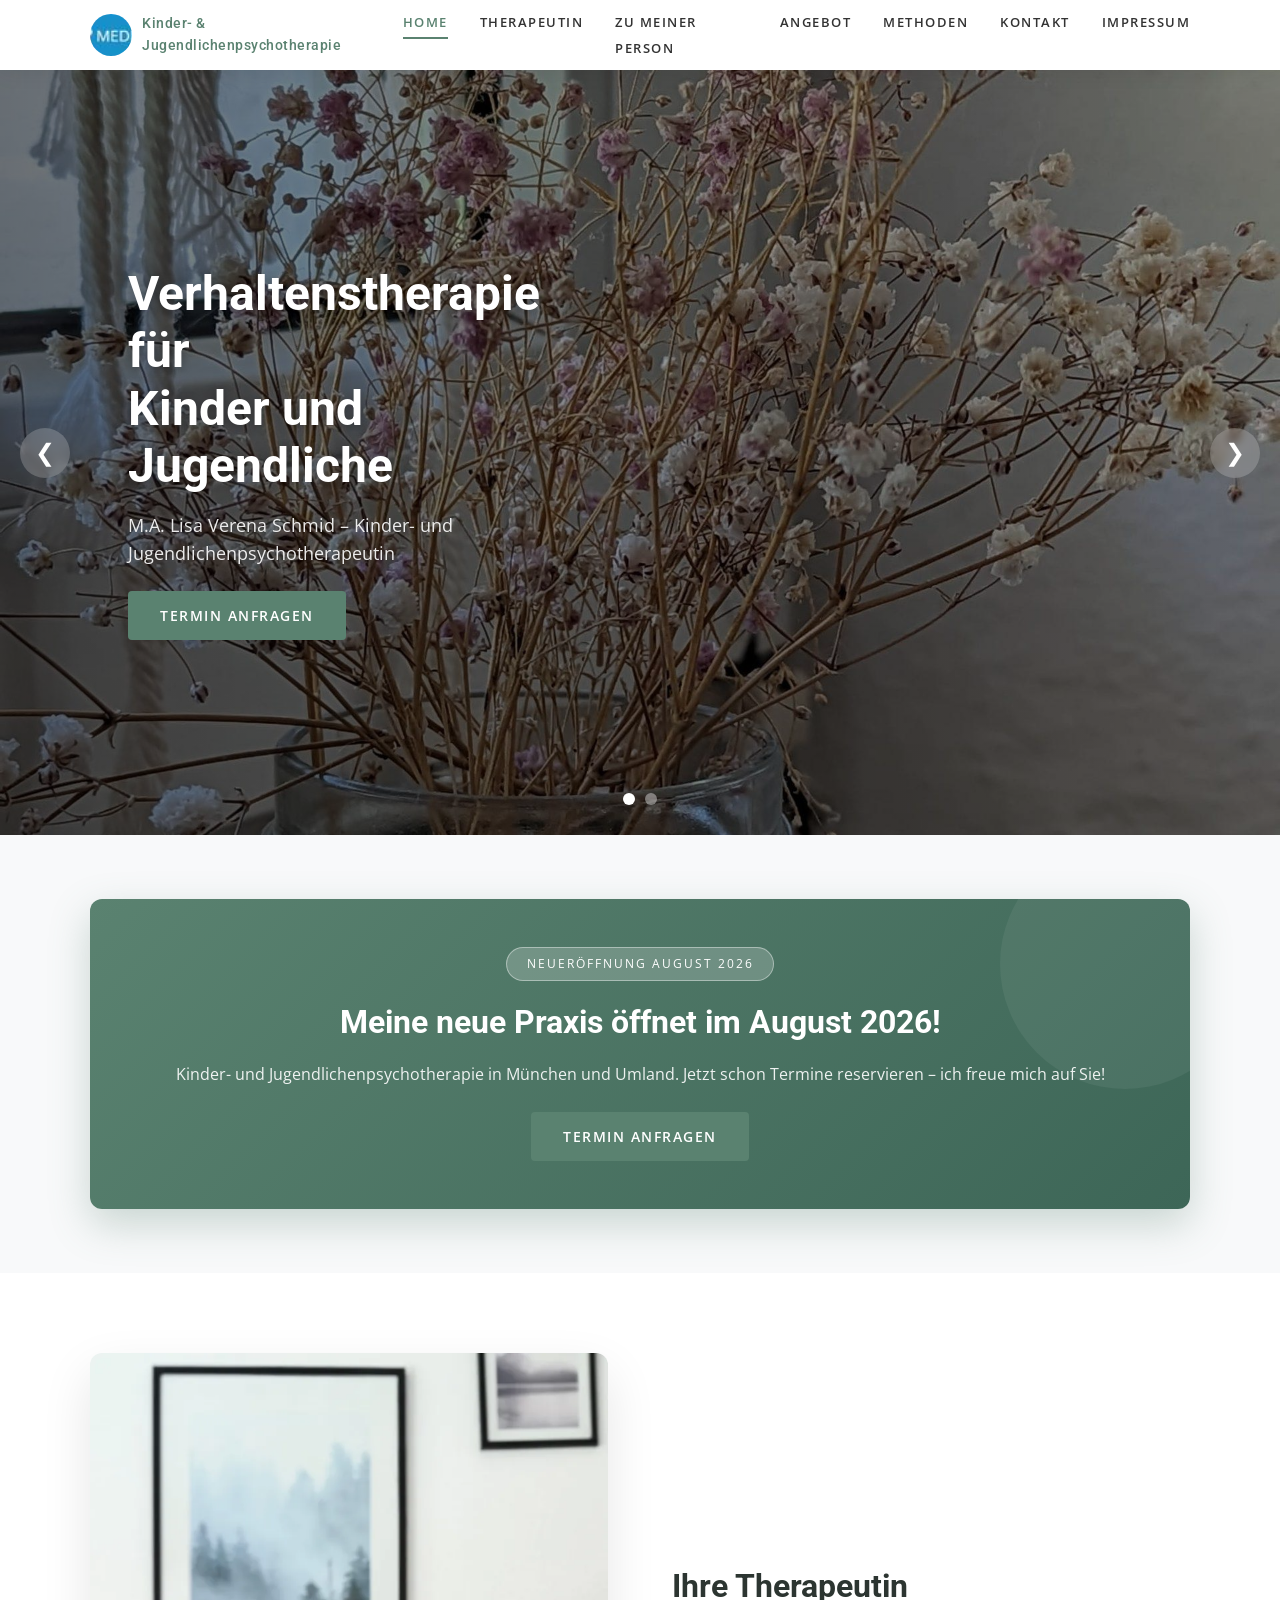
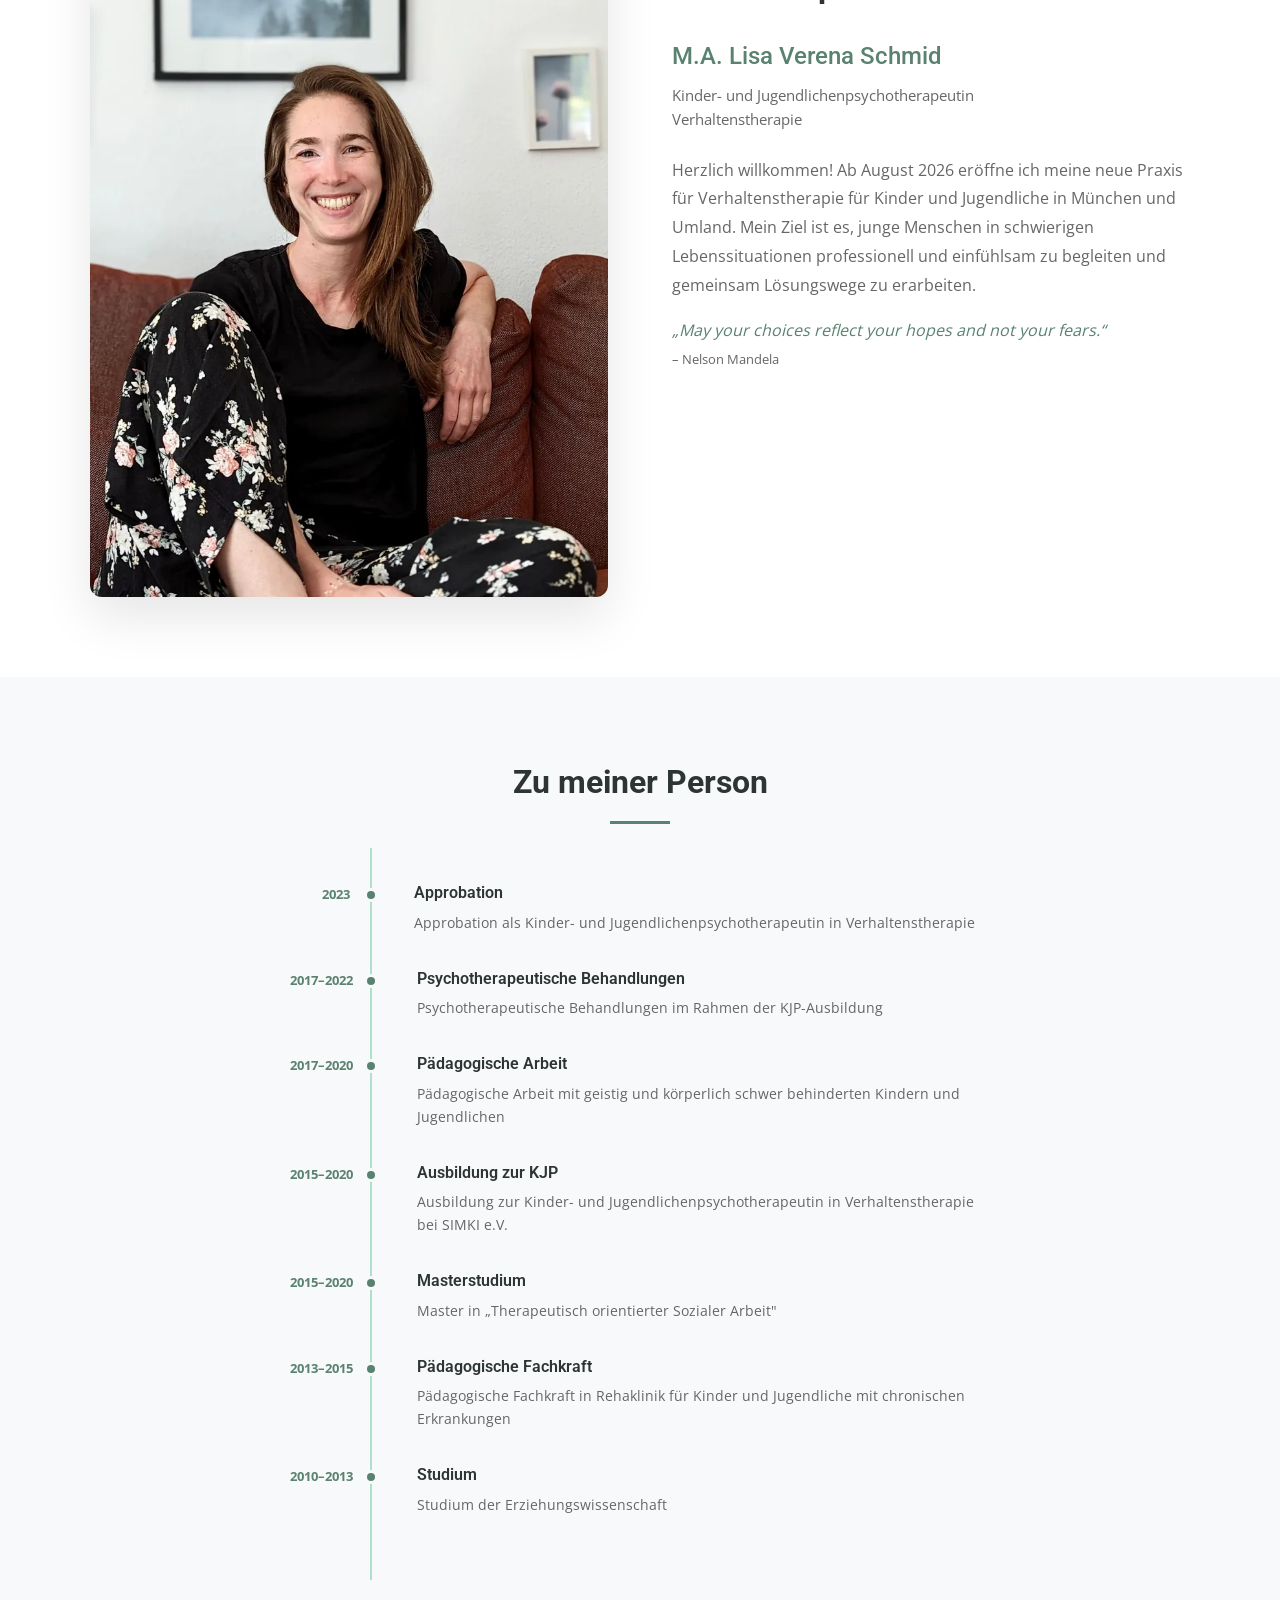
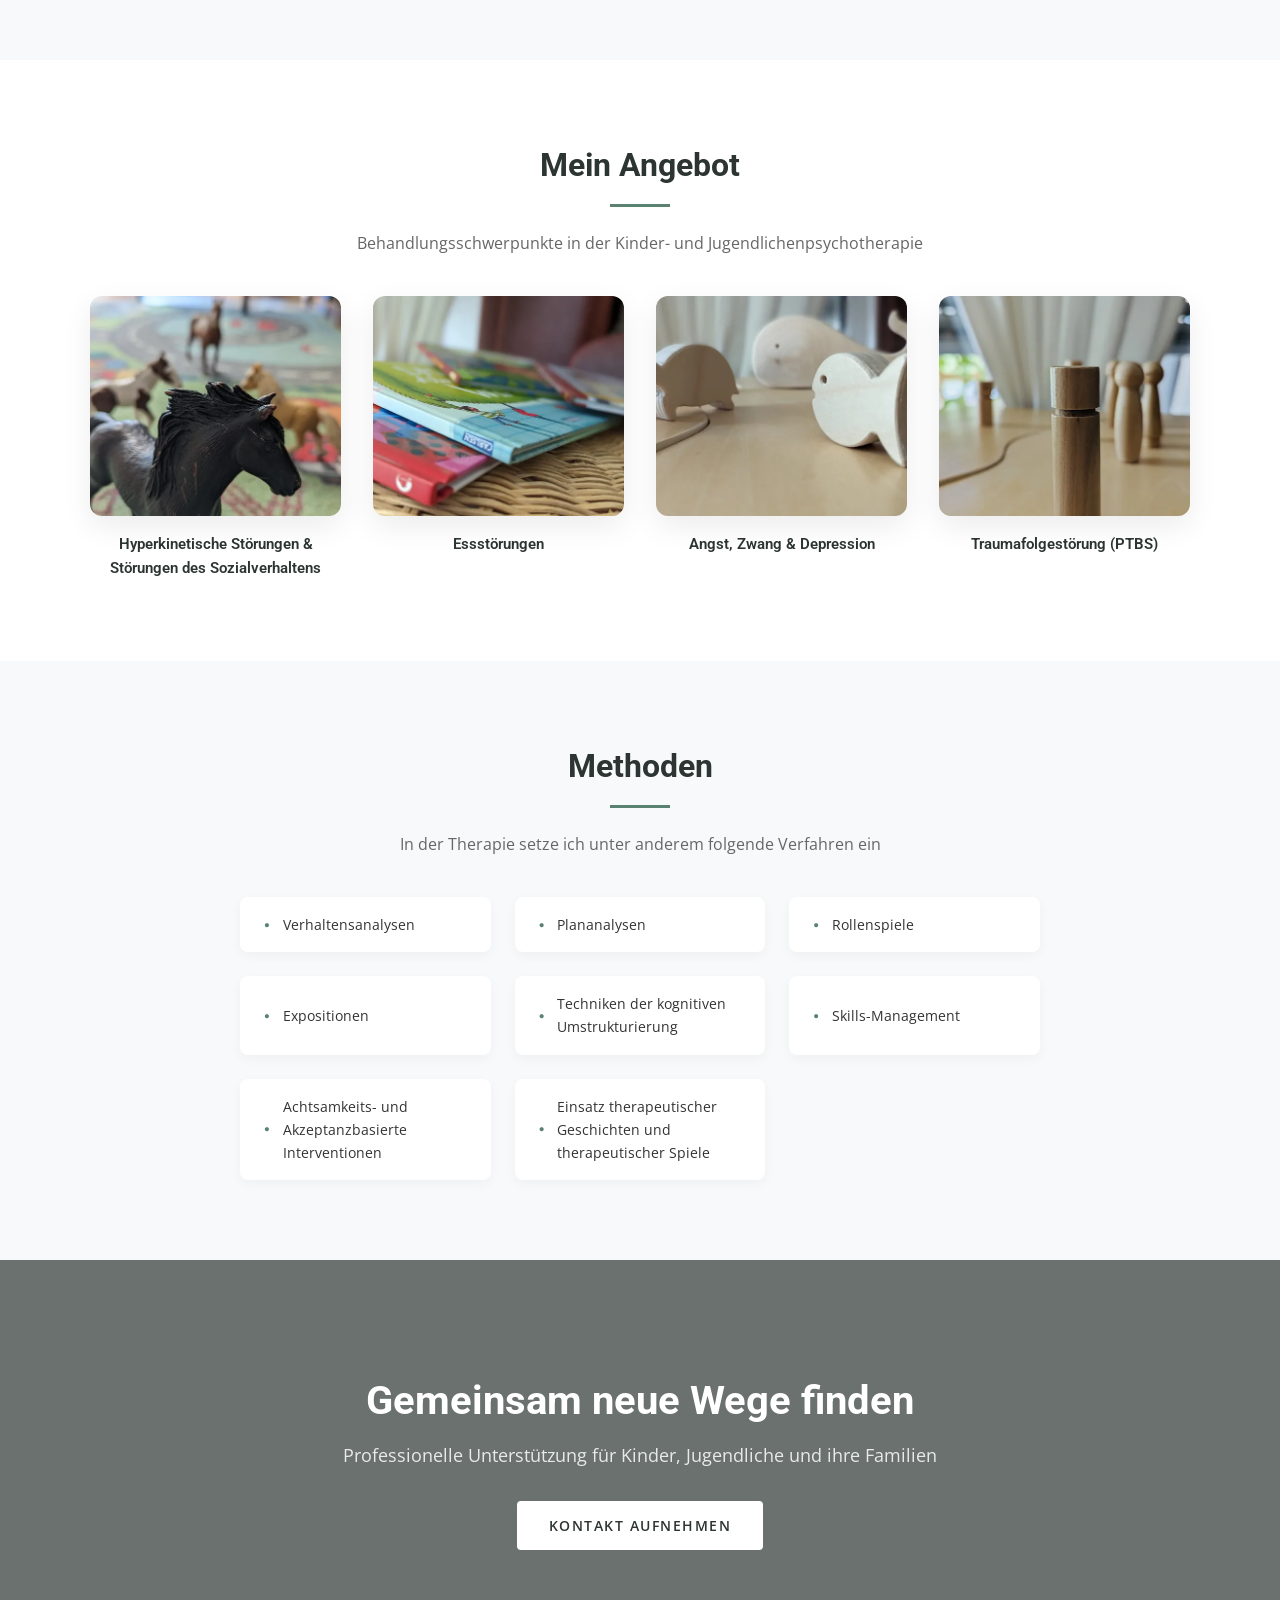
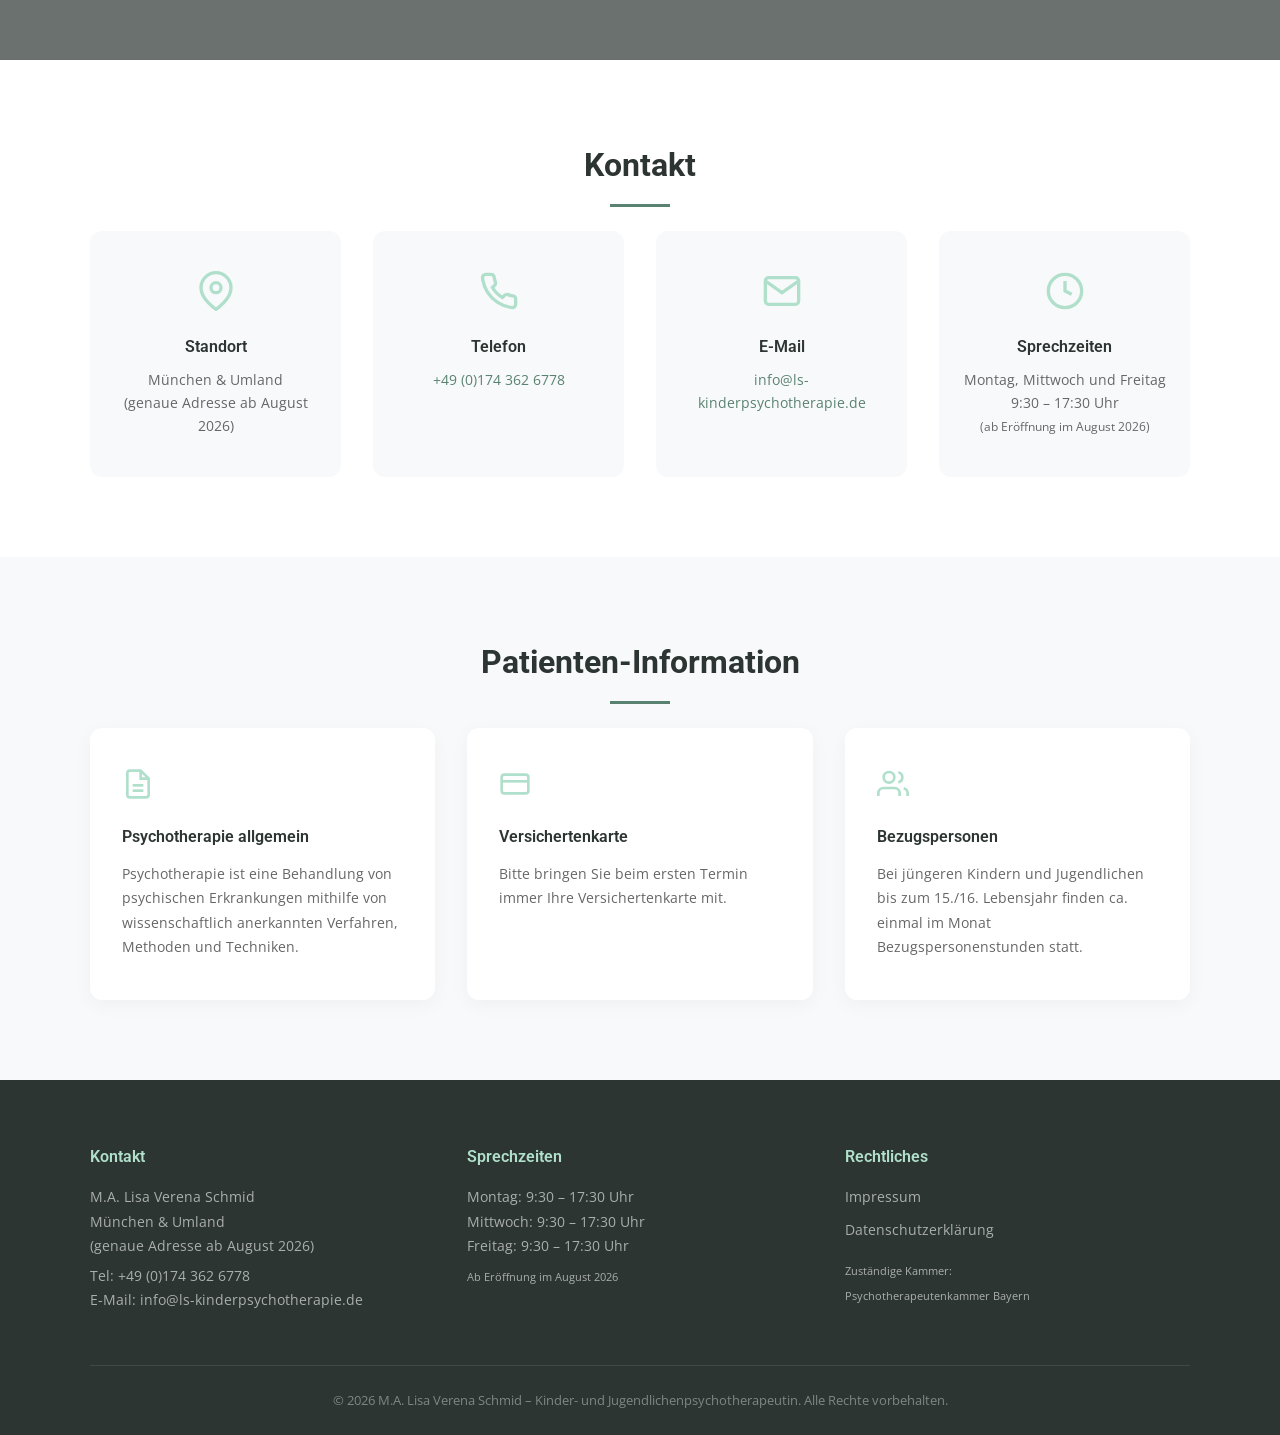
==== index.html @ 11005fbe "Initial commit: Lisa Verena Schmid - Kinder- und Jugendlichenpsychotherapie Website TP Medical Templ" ====
<!DOCTYPE html>
<html lang="de">

<head>
    <meta charset="UTF-8">
    <meta name="viewport" content="width=device-width, initial-scale=1.0">
    <title>Kinder- und Jugendlichenpsychotherapie | M.A. Lisa Verena Schmid | München & Umland</title>
    <meta name="description"
        content="M.A. Lisa Verena Schmid – Kinder- und Jugendlichenpsychotherapie in München und Umland. Verhaltenstherapie für Kinder und Jugendliche. Neueröffnung August 2026 – jetzt Termin vereinbaren!">
    <meta name="theme-color" content="#5A8270">
    <link rel="canonical" href="https://www.ls-kinderpsychotherapie.de/">

    <!-- Font Preloads -->
    <link rel="preload" href="fonts/open-sans-latin.woff2" as="font" type="font/woff2" crossorigin>
    <link rel="preload" href="fonts/roboto-latin.woff2" as="font" type="font/woff2" crossorigin>

    <!-- Open Graph -->
    <meta property="og:title" content="Kinder- und Jugendlichenpsychotherapie | Lisa Verena Schmid">
    <meta property="og:description" content="Verhaltenstherapie für Kinder und Jugendliche in München und Umland. Neueröffnung August 2026.">
    <meta property="og:type" content="website">
    <meta property="og:url" content="https://www.ls-kinderpsychotherapie.de/">
    <meta property="og:image" content="https://www.ls-kinderpsychotherapie.de/images/lisa-portrait-neu.jpg">
    <meta property="og:locale" content="de_DE">

    <!-- Favicon -->
    <link rel="icon" href="data:image/svg+xml,<svg xmlns='http://www.w3.org/2000/svg' viewBox='0 0 100 100'><rect rx='20' width='100' height='100' fill='%235A8270'/><text x='50' y='72' font-size='60' font-family='serif' text-anchor='middle' fill='white'>L</text></svg>">

    <link rel="stylesheet" href="styles.css">

    <!-- Schema.org Structured Data -->
    <script type="application/ld+json">
    {
        "@context": "https://schema.org",
        "@type": "MedicalBusiness",
        "name": "Lisa Verena Schmid – Kinder- und Jugendlichenpsychotherapie",
        "description": "Praxis für Verhaltenstherapie für Kinder und Jugendliche in München und Umland.",
        "url": "https://www.ls-kinderpsychotherapie.de",
        "telephone": "+491743626778",
        "email": "info@ls-kinderpsychotherapie.de",
        "address": {
            "@type": "PostalAddress",
            "addressLocality": "München",
            "addressRegion": "Bayern",
            "addressCountry": "DE"
        },
        "openingHoursSpecification": [
            {
                "@type": "OpeningHoursSpecification",
                "dayOfWeek": ["Monday", "Wednesday", "Friday"],
                "opens": "09:30",
                "closes": "17:30"
            }
        ],
        "medicalSpecialty": "Psychiatric",
        "priceRange": "Kassenleistung"
    }
    </script>
</head>

<body>
    <a href="#therapeutin" class="skip-link">Zum Inhalt springen</a>

    <!-- ========== HEADER / NAVIGATION ========== -->
    <header class="site-header">
        <div class="header-inner">
            <a href="index.html" class="logo">
                <img src="images/medical-logo.jpg" alt="Praxis Logo" width="42" height="42">
                <span class="logo-text">Kinder- &amp; Jugendlichenpsychotherapie</span>
            </a>
            <button class="mobile-toggle" aria-label="Menü öffnen" aria-expanded="false" aria-controls="main-nav">
                <span></span><span></span><span></span>
            </button>
            <nav class="main-nav" id="main-nav" aria-label="Hauptnavigation">
                <ul>
                    <li><a href="#home" class="active">Home</a></li>
                    <li><a href="#therapeutin">Therapeutin</a></li>
                    <li><a href="#person">Zu meiner Person</a></li>
                    <li><a href="#angebot">Angebot</a></li>
                    <li><a href="#methoden">Methoden</a></li>
                    <li><a href="#kontakt">Kontakt</a></li>
                    <li><a href="impressum.html">Impressum</a></li>
                </ul>
            </nav>
        </div>
    </header>

    <!-- ========== HERO SLIDESHOW ========== -->
    <section class="hero-slideshow" id="home">
        <div class="slideshow">
            <div class="slide active" style="background-image: url('images/praxis-blumen.jpg')">
                <div class="slide-overlay">
                    <div class="slide-content">
                        <h1>Verhaltenstherapie für<br>Kinder und Jugendliche</h1>
                        <p>M.A. Lisa Verena Schmid – Kinder- und Jugendlichenpsychotherapeutin</p>
                        <a href="mailto:info@ls-kinderpsychotherapie.de?subject=Terminanfrage%20ab%20August%202026" class="btn btn-primary">Termin anfragen</a>
                    </div>
                </div>
            </div>
            <div class="slide" style="background-image: url('images/natur-aehren.jpg')">
                <div class="slide-overlay">
                    <div class="slide-content">
                        <h1>Neueröffnung<br>August 2026</h1>
                        <p>Einfühlsame Therapie in vertrauensvoller Atmosphäre – München und Umland</p>
                        <a href="#angebot" class="btn btn-primary">Mehr erfahren</a>
                    </div>
                </div>
            </div>
        </div>
        <button class="slide-prev" aria-label="Vorheriges Bild">&#10094;</button>
        <button class="slide-next" aria-label="Nächstes Bild">&#10095;</button>
        <div class="slide-dots">
            <span class="dot active" data-slide="0"></span>
            <span class="dot" data-slide="1"></span>
        </div>
    </section>

    <!-- ========== NEUERÖFFNUNGS-BANNER ========== -->
    <section class="opening-banner-section">
        <div class="container">
            <div class="opening-banner">
                <span class="opening-badge">Neueröffnung August 2026</span>
                <h2>Meine neue Praxis öffnet im August 2026!</h2>
                <p>Kinder- und Jugendlichenpsychotherapie in München und Umland. Jetzt schon Termine reservieren – ich freue mich auf Sie!</p>
                <a href="mailto:info@ls-kinderpsychotherapie.de?subject=Terminanfrage%20ab%20August%202026" class="btn btn-primary">Termin anfragen</a>
            </div>
        </div>
    </section>

    <!-- ========== THERAPEUTIN VORSTELLUNG ========== -->
    <section class="section-therapeutin" id="therapeutin">
        <div class="container">
            <div class="therapeutin-grid">
                <div class="therapeutin-image">
                    <picture>
                        <source srcset="images/lisa-portrait-neu.webp" type="image/webp">
                        <img src="images/lisa-portrait-neu.jpg" alt="Lisa Verena Schmid – Kinder- und Jugendlichenpsychotherapeutin" width="800" height="1304" loading="lazy">
                    </picture>
                </div>
                <div class="therapeutin-text">
                    <h2 class="section-heading">Ihre Therapeutin</h2>
                    <h3>M.A. Lisa Verena Schmid</h3>
                    <p class="subtitle">Kinder- und Jugendlichenpsychotherapeutin<br>Verhaltenstherapie</p>
                    <p>Herzlich willkommen! Ab August 2026 eröffne ich meine neue Praxis für Verhaltenstherapie für Kinder und Jugendliche in München und Umland. Mein Ziel ist es, junge Menschen in schwierigen Lebenssituationen professionell und einfühlsam zu begleiten und gemeinsam Lösungswege zu erarbeiten.</p>
                    <p><em>&bdquo;May your choices reflect your hopes and not your fears.&ldquo;</em><br><small>– Nelson Mandela</small></p>
                </div>
            </div>
        </div>
    </section>

    <!-- ========== ZU MEINER PERSON ========== -->
    <section class="section-person" id="person">
        <div class="container">
            <h2 class="section-heading centered">Zu meiner Person</h2>
            <div class="timeline">
                <div class="timeline-item">
                    <div class="timeline-year">2023</div>
                    <div class="timeline-content">
                        <h4>Approbation</h4>
                        <p>Approbation als Kinder- und Jugendlichenpsychotherapeutin in Verhaltenstherapie</p>
                    </div>
                </div>
                <div class="timeline-item">
                    <div class="timeline-year">2017–2022</div>
                    <div class="timeline-content">
                        <h4>Psychotherapeutische Behandlungen</h4>
                        <p>Psychotherapeutische Behandlungen im Rahmen der KJP-Ausbildung</p>
                    </div>
                </div>
                <div class="timeline-item">
                    <div class="timeline-year">2017–2020</div>
                    <div class="timeline-content">
                        <h4>Pädagogische Arbeit</h4>
                        <p>Pädagogische Arbeit mit geistig und körperlich schwer behinderten Kindern und Jugendlichen</p>
                    </div>
                </div>
                <div class="timeline-item">
                    <div class="timeline-year">2015–2020</div>
                    <div class="timeline-content">
                        <h4>Ausbildung zur KJP</h4>
                        <p>Ausbildung zur Kinder- und Jugendlichenpsychotherapeutin in Verhaltenstherapie bei SIMKI e.V.</p>
                    </div>
                </div>
                <div class="timeline-item">
                    <div class="timeline-year">2015–2020</div>
                    <div class="timeline-content">
                        <h4>Masterstudium</h4>
                        <p>Master in „Therapeutisch orientierter Sozialer Arbeit"</p>
                    </div>
                </div>
                <div class="timeline-item">
                    <div class="timeline-year">2013–2015</div>
                    <div class="timeline-content">
                        <h4>Pädagogische Fachkraft</h4>
                        <p>Pädagogische Fachkraft in Rehaklinik für Kinder und Jugendliche mit chronischen Erkrankungen</p>
                    </div>
                </div>
                <div class="timeline-item">
                    <div class="timeline-year">2010–2013</div>
                    <div class="timeline-content">
                        <h4>Studium</h4>
                        <p>Studium der Erziehungswissenschaft</p>
                    </div>
                </div>
            </div>
        </div>
    </section>

    <!-- ========== ANGEBOT / PORTFOLIO ========== -->
    <section class="section-angebot" id="angebot">
        <div class="container">
            <h2 class="section-heading centered">Mein Angebot</h2>
            <p class="section-subheading centered">Behandlungsschwerpunkte in der Kinder- und Jugendlichenpsychotherapie</p>

            <div class="portfolio-grid">
                <div class="portfolio-card" data-modal="modal-sozial">
                    <div class="portfolio-img">
                        <picture>
                            <source srcset="images/therapie-pferde.webp" type="image/webp">
                            <img src="images/therapie-pferde.jpg" alt="Therapeutische Spielfiguren – Störungen des Sozialverhaltens" width="600" height="451" loading="lazy">
                        </picture>
                        <div class="portfolio-overlay">
                            <span class="portfolio-plus">+</span>
                        </div>
                    </div>
                    <h4>Hyperkinetische Störungen &amp; Störungen des Sozialverhaltens</h4>
                </div>

                <div class="portfolio-card" data-modal="modal-ess">
                    <div class="portfolio-img">
                        <picture>
                            <source srcset="images/kinderbuecher.webp" type="image/webp">
                            <img src="images/kinderbuecher.jpg" alt="Therapeutische Kinderbücher – Essstörungen" width="600" height="451" loading="lazy">
                        </picture>
                        <div class="portfolio-overlay">
                            <span class="portfolio-plus">+</span>
                        </div>
                    </div>
                    <h4>Essstörungen</h4>
                </div>

                <div class="portfolio-card" data-modal="modal-depression">
                    <div class="portfolio-img">
                        <picture>
                            <source srcset="images/holztiere.webp" type="image/webp">
                            <img src="images/holztiere.jpg" alt="Holzspielzeug – Angst und Depression" width="600" height="451" loading="lazy">
                        </picture>
                        <div class="portfolio-overlay">
                            <span class="portfolio-plus">+</span>
                        </div>
                    </div>
                    <h4>Angst, Zwang &amp; Depression</h4>
                </div>

                <div class="portfolio-card" data-modal="modal-trauma">
                    <div class="portfolio-img">
                        <picture>
                            <source srcset="images/holzfiguren.webp" type="image/webp">
                            <img src="images/holzfiguren.jpg" alt="Therapeutische Holzfiguren – Traumafolgestörung" width="600" height="451" loading="lazy">
                        </picture>
                        <div class="portfolio-overlay">
                            <span class="portfolio-plus">+</span>
                        </div>
                    </div>
                    <h4>Traumafolgestörung (PTBS)</h4>
                </div>
            </div>
        </div>
    </section>

    <!-- ========== MODALS ========== -->
    <div class="modal" id="modal-sozial" role="dialog" aria-labelledby="modal-sozial-title">
        <div class="modal-content">
            <button class="modal-close" aria-label="Schließen">&times;</button>
            <h3 id="modal-sozial-title">Hyperkinetische Störungen &amp; Störungen des Sozialverhaltens</h3>
            <p>Beiden Erkrankungen ist gemein, dass sie sich vor allem im „Außen" abspielen und daher mit sozialen Konflikten, Vorwürfen und teilweise mit Ausgrenzung einhergehen. Dies wiederum führt zu einem negativen Selbstbild und negativen Erwartungen, welche erneut zu dysfunktionalen emotionalen Zuständen und Verhaltensweisen führen.</p>
            <p>Bei der Behandlung dieser Erkrankungen lege ich viel Wert auf den Einbezug der Bezugspersonen (Eltern, Lehrer, Erzieher) und möchte auch den Blick nicht für andere Systemmitglieder wie Geschwister und Freunde verlieren.</p>
            <p>Die Kinder werden zu Perspektivwechseln, der Erarbeitung und des Übens neuer sozialverträglicher Verhaltensweisen eingeladen. Auch bezüglich notwendiger Verhaltensweisen im schulischen Kontext werden mit dem Kind passende Strategien entwickelt.</p>
        </div>
    </div>

    <div class="modal" id="modal-ess" role="dialog" aria-labelledby="modal-ess-title">
        <div class="modal-content">
            <button class="modal-close" aria-label="Schließen">&times;</button>
            <h3 id="modal-ess-title">Essstörungen</h3>
            <p>Störungen im Essverhalten können sich durch Verzicht, Essanfälle oder selbstherbeigeführtes Erbrechen zeigen. Allen Formen gemein ist eine verzerrte Körperwahrnehmung als zu dick oder eine große Angst davor zu dick zu werden. Und damit einhergehend eine starke Abhängigkeit der Stimmung von der aktuellen körperlichen Konstitution.</p>
            <p>Ziel der therapeutischen Behandlung ist der Aufbau von Selbstakzeptanz und der Abbau essensbedingter Ängste.</p>
        </div>
    </div>

    <div class="modal" id="modal-depression" role="dialog" aria-labelledby="modal-depression-title">
        <div class="modal-content">
            <button class="modal-close" aria-label="Schließen">&times;</button>
            <h3 id="modal-depression-title">Angst, Zwang, Depression</h3>
            <p>Allen drei Erkrankungen ist gemein, dass sie sich vor allem im Inneren des Betroffenen abspielen und dort großes Leid verursachen.</p>
            <p>Folgen sind häufig große Selbstzweifel, Selbstvorwürfe, Schuldgefühle, Spannungszustände und sozialer Rückzug.</p>
            <p>Im Gespräch gehen wir den Ursachen auf den Grund und erarbeiten neue Perspektiven und Lösungswege, um dem individuellen Problem zu begegnen und wieder mehr Lebensqualität zu ermöglichen.</p>
        </div>
    </div>

    <div class="modal" id="modal-trauma" role="dialog" aria-labelledby="modal-trauma-title">
        <div class="modal-content">
            <button class="modal-close" aria-label="Schließen">&times;</button>
            <h3 id="modal-trauma-title">Traumafolgestörung – PTBS</h3>
            <p>Ein Trauma kann entstehen, wenn Menschen selbst (oder sie dabei zusehen wie andere) einer lebensbedrohlichen Situation ausgesetzt sind, die bei fast jedem ein tiefes Gefühl der Hilflosigkeit/Verzweiflung auslösen würde. In solch einer Situation funktioniert die Reizverarbeitung unseres Gehirns nicht mehr wie gewöhnlich und die einzelnen gedanklichen, emotionalen und körperlichen Erfahrungen werden fragmentiert abgespeichert. Die Folge ist ein Wiedererleben der Wahrnehmungen in Hier-und-Jetzt-Qualität ausgelöst durch sog. Trigger (der Ursprungssituation ähnliche Reize).</p>
            <p>Dies führt zu einer erhöhten Grundanspannung (Alarmbereitschaft), Reizbarkeit und der Vermeidung von Situationen, die die Person an das traumatische Erlebnis erinnern könnten.</p>
            <p>Therapeutisch gibt es zwei Möglichkeiten: Zum einen eine traumafokussierte Therapie, in der sich die Person auf allen Ebenen unter therapeutischer Begleitung mit den Aspekten des Traumas auseinandersetzt. So kann eine Einordnung der Erfahrungen als „Vergangenheit" im Gehirn erreicht werden. Zum anderen kann jedoch auch nur an den Symptomen, v.a. an einem funktionaleren Umgang mit Triggern, gearbeitet werden, wenn eine Traumaexposition nicht machbar ist.</p>
        </div>
    </div>

    <!-- ========== METHODEN ========== -->
    <section class="section-methoden" id="methoden">
        <div class="container">
            <h2 class="section-heading centered">Methoden</h2>
            <p class="section-subheading centered">In der Therapie setze ich unter anderem folgende Verfahren ein</p>
            <div class="methoden-grid">
                <div class="methoden-item"><div class="methoden-icon">&#9679;</div><span>Verhaltensanalysen</span></div>
                <div class="methoden-item"><div class="methoden-icon">&#9679;</div><span>Plananalysen</span></div>
                <div class="methoden-item"><div class="methoden-icon">&#9679;</div><span>Rollenspiele</span></div>
                <div class="methoden-item"><div class="methoden-icon">&#9679;</div><span>Expositionen</span></div>
                <div class="methoden-item"><div class="methoden-icon">&#9679;</div><span>Techniken der kognitiven Umstrukturierung</span></div>
                <div class="methoden-item"><div class="methoden-icon">&#9679;</div><span>Skills-Management</span></div>
                <div class="methoden-item"><div class="methoden-icon">&#9679;</div><span>Achtsamkeits- und Akzeptanzbasierte Interventionen</span></div>
                <div class="methoden-item"><div class="methoden-icon">&#9679;</div><span>Einsatz therapeutischer Geschichten und therapeutischer Spiele</span></div>
            </div>
        </div>
    </section>

    <!-- ========== BANNER / PARALLAX ========== -->
    <section class="parallax-banner" style="background-image: url('images/therapie-loewen.jpg')">
        <div class="parallax-overlay">
            <div class="container">
                <h2>Gemeinsam neue Wege finden</h2>
                <p>Professionelle Unterstützung für Kinder, Jugendliche und ihre Familien</p>
                <a href="#kontakt" class="btn btn-white">Kontakt aufnehmen</a>
            </div>
        </div>
    </section>

    <!-- ========== KONTAKT ========== -->
    <section class="section-kontakt" id="kontakt">
        <div class="container">
            <h2 class="section-heading centered">Kontakt</h2>
            <div class="kontakt-grid">
                <div class="kontakt-card">
                    <div class="kontakt-icon">
                        <svg width="40" height="40" viewBox="0 0 24 24" fill="none" stroke="#b0e0cb" stroke-width="2"><path d="M21 10c0 7-9 13-9 13s-9-6-9-13a9 9 0 0 1 18 0z"></path><circle cx="12" cy="10" r="3"></circle></svg>
                    </div>
                    <h4>Standort</h4>
                    <p>München &amp; Umland<br>(genaue Adresse ab August 2026)</p>
                </div>

                <div class="kontakt-card">
                    <div class="kontakt-icon">
                        <svg width="40" height="40" viewBox="0 0 24 24" fill="none" stroke="#b0e0cb" stroke-width="2"><path d="M22 16.92v3a2 2 0 0 1-2.18 2 19.79 19.79 0 0 1-8.63-3.07 19.5 19.5 0 0 1-6-6 19.79 19.79 0 0 1-3.07-8.67A2 2 0 0 1 4.11 2h3a2 2 0 0 1 2 1.72 12.84 12.84 0 0 0 .7 2.81 2 2 0 0 1-.45 2.11L8.09 9.91a16 16 0 0 0 6 6l1.27-1.27a2 2 0 0 1 2.11-.45 12.84 12.84 0 0 0 2.81.7A2 2 0 0 1 22 16.92z"></path></svg>
                    </div>
                    <h4>Telefon</h4>
                    <p><a href="tel:+491743626778">+49 (0)174 362 6778</a></p>
                </div>

                <div class="kontakt-card">
                    <div class="kontakt-icon">
                        <svg width="40" height="40" viewBox="0 0 24 24" fill="none" stroke="#b0e0cb" stroke-width="2"><path d="M4 4h16c1.1 0 2 .9 2 2v12c0 1.1-.9 2-2 2H4c-1.1 0-2-.9-2-2V6c0-1.1.9-2 2-2z"></path><polyline points="22,6 12,13 2,6"></polyline></svg>
                    </div>
                    <h4>E-Mail</h4>
                    <p><a href="mailto:info@ls-kinderpsychotherapie.de">info@ls-kinderpsychotherapie.de</a></p>
                </div>

                <div class="kontakt-card">
                    <div class="kontakt-icon">
                        <svg width="40" height="40" viewBox="0 0 24 24" fill="none" stroke="#b0e0cb" stroke-width="2"><circle cx="12" cy="12" r="10"></circle><polyline points="12 6 12 12 16 14"></polyline></svg>
                    </div>
                    <h4>Sprechzeiten</h4>
                    <p>Montag, Mittwoch und Freitag<br>9:30 – 17:30 Uhr<br><small>(ab Eröffnung im August 2026)</small></p>
                </div>
            </div>
        </div>
    </section>

    <!-- ========== PATIENTEN-INFO ========== -->
    <section class="section-patienteninfo">
        <div class="container">
            <h2 class="section-heading centered">Patienten-Information</h2>
            <div class="info-cards">
                <div class="info-card">
                    <div class="info-icon">
                        <svg width="32" height="32" viewBox="0 0 24 24" fill="none" stroke="#b0e0cb" stroke-width="2"><path d="M14 2H6a2 2 0 0 0-2 2v16a2 2 0 0 0 2 2h12a2 2 0 0 0 2-2V8z"></path><polyline points="14 2 14 8 20 8"></polyline><line x1="16" y1="13" x2="8" y2="13"></line><line x1="16" y1="17" x2="8" y2="17"></line></svg>
                    </div>
                    <h4>Psychotherapie allgemein</h4>
                    <p>Psychotherapie ist eine Behandlung von psychischen Erkrankungen mithilfe von wissenschaftlich anerkannten Verfahren, Methoden und Techniken.</p>
                </div>
                <div class="info-card">
                    <div class="info-icon">
                        <svg width="32" height="32" viewBox="0 0 24 24" fill="none" stroke="#b0e0cb" stroke-width="2"><rect x="2" y="5" width="20" height="14" rx="2" ry="2"></rect><line x1="2" y1="10" x2="22" y2="10"></line></svg>
                    </div>
                    <h4>Versichertenkarte</h4>
                    <p>Bitte bringen Sie beim ersten Termin immer Ihre Versichertenkarte mit.</p>
                </div>
                <div class="info-card">
                    <div class="info-icon">
                        <svg width="32" height="32" viewBox="0 0 24 24" fill="none" stroke="#b0e0cb" stroke-width="2"><path d="M17 21v-2a4 4 0 0 0-4-4H5a4 4 0 0 0-4 4v2"></path><circle cx="9" cy="7" r="4"></circle><path d="M23 21v-2a4 4 0 0 0-3-3.87"></path><path d="M16 3.13a4 4 0 0 1 0 7.75"></path></svg>
                    </div>
                    <h4>Bezugspersonen</h4>
                    <p>Bei jüngeren Kindern und Jugendlichen bis zum 15./16. Lebensjahr finden ca. einmal im Monat Bezugspersonenstunden statt.</p>
                </div>
            </div>
        </div>
    </section>

    <!-- ========== FOOTER ========== -->
    <footer class="site-footer">
        <div class="container">
            <div class="footer-grid">
                <div class="footer-col">
                    <h4>Kontakt</h4>
                    <p>M.A. Lisa Verena Schmid<br>
                        München &amp; Umland<br>
                        (genaue Adresse ab August 2026)</p>
                    <p>Tel: <a href="tel:+491743626778">+49 (0)174 362 6778</a><br>
                        E-Mail: <a href="mailto:info@ls-kinderpsychotherapie.de">info@ls-kinderpsychotherapie.de</a></p>
                </div>
                <div class="footer-col">
                    <h4>Sprechzeiten</h4>
                    <p>Montag: 9:30 – 17:30 Uhr<br>
                        Mittwoch: 9:30 – 17:30 Uhr<br>
                        Freitag: 9:30 – 17:30 Uhr</p>
                    <p><small>Ab Eröffnung im August 2026</small></p>
                </div>
                <div class="footer-col">
                    <h4>Rechtliches</h4>
                    <ul>
                        <li><a href="impressum.html">Impressum</a></li>
                        <li><a href="datenschutz.html">Datenschutzerklärung</a></li>
                    </ul>
                    <p style="margin-top: 1rem;"><small>Zuständige Kammer:<br><a href="https://www.ptk-bayern.de" target="_blank" rel="noopener">Psychotherapeutenkammer Bayern</a></small></p>
                </div>
            </div>
            <div class="footer-bottom">
                <p>&copy; 2026 M.A. Lisa Verena Schmid – Kinder- und Jugendlichenpsychotherapeutin. Alle Rechte vorbehalten.</p>
            </div>
        </div>
    </footer>

    <script src="script.js"></script>
</body>

</html>
---- styles.css ----
/* =========================================================================
   Local Fonts (DSGVO-konform, kein Google-Server-Kontakt)
   ========================================================================= */
@font-face {
    font-family: 'Open Sans';
    font-style: normal;
    font-weight: 300 700;
    font-stretch: 100%;
    font-display: swap;
    src: url('fonts/open-sans-latin-ext.woff2') format('woff2');
    unicode-range: U+0100-02BA, U+02BD-02C5, U+02C7-02CC, U+02CE-02D7, U+02DD-02FF, U+0304, U+0308, U+0329, U+1D00-1DBF, U+1E00-1E9F, U+1EF2-1EFF, U+2020, U+20A0-20AB, U+20AD-20C0, U+2113, U+2C60-2C7F, U+A720-A7FF;
}

@font-face {
    font-family: 'Open Sans';
    font-style: normal;
    font-weight: 300 700;
    font-stretch: 100%;
    font-display: swap;
    src: url('fonts/open-sans-latin.woff2') format('woff2');
    unicode-range: U+0000-00FF, U+0131, U+0152-0153, U+02BB-02BC, U+02C6, U+02DA, U+02DC, U+0304, U+0308, U+0329, U+2000-206F, U+20AC, U+2122, U+2191, U+2193, U+2212, U+2215, U+FEFF, U+FFFD;
}

@font-face {
    font-family: 'Roboto';
    font-style: normal;
    font-weight: 300 700;
    font-display: swap;
    src: url('fonts/roboto-latin-ext.woff2') format('woff2');
    unicode-range: U+0100-02BA, U+02BD-02C5, U+02C7-02CC, U+02CE-02D7, U+02DD-02FF, U+0304, U+0308, U+0329, U+1D00-1DBF, U+1E00-1E9F, U+1EF2-1EFF, U+2020, U+20A0-20AB, U+20AD-20C0, U+2113, U+2C60-2C7F, U+A720-A7FF;
}

@font-face {
    font-family: 'Roboto';
    font-style: normal;
    font-weight: 300 700;
    font-display: swap;
    src: url('fonts/roboto-latin.woff2') format('woff2');
    unicode-range: U+0000-00FF, U+0131, U+0152-0153, U+02BB-02BC, U+02C6, U+02DA, U+02DC, U+0304, U+0308, U+0329, U+2000-206F, U+20AC, U+2122, U+2191, U+2193, U+2212, U+2215, U+FEFF, U+FFFD;
}

/* =========================================================================
   CSS Variables
   ========================================================================= */
:root {
    --primary: #5A8270;
    --primary-light: #b0e0cb;
    --primary-dark: #3d6657;
    --accent: #C87462;
    --mustard: #E2B255;
    --dark: #2C3531;
    --text: #333333;
    --text-light: #666666;
    --bg: #ffffff;
    --bg-light: #f8f9fa;
    --bg-warm: #F4EDE4;
    --font-heading: 'Roboto', sans-serif;
    --font-body: 'Open Sans', sans-serif;
}

/* =========================================================================
   Reset & Base
   ========================================================================= */
*,
*::before,
*::after {
    margin: 0;
    padding: 0;
    box-sizing: border-box;
}

html {
    scroll-behavior: smooth;
}

body {
    font-family: var(--font-body);
    color: var(--text);
    line-height: 1.6;
    background: var(--bg);
    overflow-x: hidden;
}

a {
    color: inherit;
    text-decoration: none;
}

img {
    max-width: 100%;
    height: auto;
    display: block;
}

ul {
    list-style: none;
}

.container {
    max-width: 1140px;
    margin: 0 auto;
    padding: 0 20px;
}

/* =========================================================================
   Skip Link (Accessibility)
   ========================================================================= */
.skip-link {
    position: absolute;
    top: -100%;
    left: 50%;
    transform: translateX(-50%);
    background: var(--primary);
    color: #fff;
    padding: 0.8rem 1.5rem;
    border-radius: 0 0 10px 10px;
    z-index: 10000;
    font-weight: 600;
    transition: top 0.3s;
}

.skip-link:focus {
    top: 0;
}

/* =========================================================================
   Site Header
   ========================================================================= */
.site-header {
    position: fixed;
    top: 0;
    left: 0;
    width: 100%;
    background: rgba(255, 255, 255, 0.97);
    box-shadow: 0 2px 20px rgba(0, 0, 0, 0.08);
    z-index: 1000;
    transition: background 0.3s;
}

.header-inner {
    max-width: 1140px;
    margin: 0 auto;
    padding: 0 20px;
    display: flex;
    align-items: center;
    justify-content: space-between;
    height: 70px;
}

.logo {
    display: flex;
    align-items: center;
    gap: 10px;
}

.logo img {
    width: 42px;
    height: 42px;
    border-radius: 50%;
    object-fit: cover;
}

.logo-text {
    font-family: var(--font-heading);
    font-size: 0.85rem;
    font-weight: 500;
    color: var(--primary);
    letter-spacing: 0.5px;
}

/* Main Nav */
.main-nav ul {
    display: flex;
    gap: 2rem;
}

.main-nav a {
    font-size: 0.8rem;
    font-weight: 600;
    text-transform: uppercase;
    letter-spacing: 1.5px;
    color: var(--text);
    transition: color 0.3s;
    padding: 0.5rem 0;
    position: relative;
}

.main-nav a::after {
    content: '';
    position: absolute;
    bottom: 0;
    left: 0;
    width: 0;
    height: 2px;
    background: var(--primary);
    transition: width 0.3s;
}

.main-nav a:hover,
.main-nav a.active {
    color: var(--primary);
}

.main-nav a:hover::after,
.main-nav a.active::after {
    width: 100%;
}

/* Mobile Toggle */
.mobile-toggle {
    display: none;
    flex-direction: column;
    gap: 5px;
    background: none;
    border: none;
    cursor: pointer;
    padding: 5px;
    z-index: 1100;
}

.mobile-toggle span {
    display: block;
    width: 26px;
    height: 2px;
    background: var(--dark);
    border-radius: 2px;
    transition: all 0.3s;
}

.mobile-toggle.is-active span:nth-child(1) {
    transform: rotate(45deg) translate(5px, 5px);
}

.mobile-toggle.is-active span:nth-child(2) {
    opacity: 0;
}

.mobile-toggle.is-active span:nth-child(3) {
    transform: rotate(-45deg) translate(5px, -5px);
}

/* =========================================================================
   Hero Slideshow
   ========================================================================= */
.hero-slideshow {
    margin-top: 70px;
    position: relative;
    height: 85vh;
    min-height: 500px;
    max-height: 800px;
    overflow: hidden;
}

.slideshow {
    position: relative;
    width: 100%;
    height: 100%;
}

.slide {
    position: absolute;
    inset: 0;
    background-size: cover;
    background-position: center;
    opacity: 0;
    transition: opacity 1s ease;
}

.slide.active {
    opacity: 1;
}

.slide-overlay {
    position: absolute;
    inset: 0;
    background: linear-gradient(to right, rgba(0, 0, 0, 0.55) 0%, rgba(0, 0, 0, 0.2) 100%);
    display: flex;
    align-items: center;
}

.slide-content {
    color: #fff;
    padding: 0 10%;
    max-width: 700px;
}

.slide-content h1 {
    font-family: var(--font-heading);
    font-size: 3rem;
    font-weight: 700;
    line-height: 1.2;
    margin-bottom: 1rem;
    text-shadow: 0 2px 10px rgba(0, 0, 0, 0.3);
}

.slide-content p {
    font-size: 1.1rem;
    margin-bottom: 1.5rem;
    opacity: 0.9;
    line-height: 1.6;
}

/* Slideshow Controls */
.slide-prev,
.slide-next {
    position: absolute;
    top: 50%;
    transform: translateY(-50%);
    background: rgba(255, 255, 255, 0.2);
    backdrop-filter: blur(4px);
    border: none;
    color: #fff;
    font-size: 1.5rem;
    width: 50px;
    height: 50px;
    border-radius: 50%;
    cursor: pointer;
    transition: all 0.3s;
    z-index: 10;
}

.slide-prev:hover,
.slide-next:hover {
    background: rgba(255, 255, 255, 0.4);
}

.slide-prev {
    left: 20px;
}

.slide-next {
    right: 20px;
}

.slide-dots {
    position: absolute;
    bottom: 30px;
    left: 50%;
    transform: translateX(-50%);
    display: flex;
    gap: 10px;
    z-index: 10;
}

.dot {
    width: 12px;
    height: 12px;
    border-radius: 50%;
    background: rgba(255, 255, 255, 0.4);
    cursor: pointer;
    transition: background 0.3s;
}

.dot.active {
    background: #fff;
}

/* =========================================================================
   Buttons
   ========================================================================= */
.btn {
    display: inline-block;
    padding: 0.85rem 2rem;
    font-size: 0.85rem;
    font-weight: 600;
    text-transform: uppercase;
    letter-spacing: 1.5px;
    border-radius: 4px;
    border: none;
    cursor: pointer;
    transition: all 0.3s ease;
}

.btn-primary {
    background: var(--primary);
    color: #fff;
}

.btn-primary:hover {
    background: var(--primary-dark);
    transform: translateY(-2px);
    box-shadow: 0 8px 20px rgba(90, 130, 112, 0.3);
}

.btn-white {
    background: #fff;
    color: var(--dark);
}

.btn-white:hover {
    background: var(--primary-light);
    color: var(--dark);
    transform: translateY(-2px);
}

/* =========================================================================
   Opening Banner
   ========================================================================= */
.opening-banner-section {
    padding: 4rem 0;
    background: var(--bg-light);
}

.opening-banner {
    background: linear-gradient(135deg, var(--primary) 0%, var(--primary-dark) 100%);
    border-radius: 12px;
    padding: 3rem 2.5rem;
    text-align: center;
    color: #fff;
    position: relative;
    overflow: hidden;
    box-shadow: 0 15px 40px rgba(90, 130, 112, 0.3);
}

.opening-banner::before {
    content: '';
    position: absolute;
    top: -60px;
    right: -60px;
    width: 250px;
    height: 250px;
    background: rgba(255, 255, 255, 0.06);
    border-radius: 50%;
}

.opening-badge {
    display: inline-block;
    background: rgba(255, 255, 255, 0.2);
    border: 1px solid rgba(255, 255, 255, 0.4);
    padding: 0.4rem 1.2rem;
    border-radius: 20px;
    font-size: 0.75rem;
    letter-spacing: 2px;
    text-transform: uppercase;
    margin-bottom: 1rem;
}

.opening-banner h2 {
    font-family: var(--font-heading);
    font-size: 2rem;
    font-weight: 700;
    margin-bottom: 0.8rem;
}

.opening-banner p {
    font-size: 1rem;
    opacity: 0.9;
    margin-bottom: 1.5rem;
    line-height: 1.7;
}

/* =========================================================================
   Section Headings
   ========================================================================= */
.section-heading {
    font-family: var(--font-heading);
    font-size: 2rem;
    font-weight: 700;
    color: var(--dark);
    margin-bottom: 1.5rem;
    position: relative;
}

.section-heading.centered {
    text-align: center;
}

.section-heading.centered::after {
    content: '';
    display: block;
    width: 60px;
    height: 3px;
    background: var(--primary);
    margin: 0.8rem auto 0;
}

.section-subheading {
    color: var(--text-light);
    font-size: 1rem;
    margin-bottom: 2.5rem;
}

.section-subheading.centered {
    text-align: center;
}

/* =========================================================================
   Therapeutin Section
   ========================================================================= */
.section-therapeutin {
    padding: 5rem 0;
}

.therapeutin-grid {
    display: grid;
    grid-template-columns: 1fr 1fr;
    gap: 4rem;
    align-items: center;
}

.therapeutin-image img {
    border-radius: 12px;
    width: 100%;
    height: auto;
    box-shadow: 0 20px 50px rgba(0, 0, 0, 0.1);
}

.therapeutin-text h3 {
    font-family: var(--font-heading);
    font-size: 1.5rem;
    font-weight: 500;
    color: var(--primary);
    margin-bottom: 0.5rem;
}

.therapeutin-text .subtitle {
    color: var(--text-light);
    font-size: 0.95rem;
    margin-bottom: 1.5rem;
    line-height: 1.6;
}

.therapeutin-text p {
    color: var(--text-light);
    margin-bottom: 1rem;
    line-height: 1.8;
}

.therapeutin-text em {
    color: var(--primary);
    font-style: italic;
}

/* =========================================================================
   Timeline (Zu meiner Person)
   ========================================================================= */
.section-person {
    padding: 5rem 0;
    background: var(--bg-light);
}

.timeline {
    position: relative;
    padding: 2rem 0;
    max-width: 700px;
    margin: 0 auto;
}

.timeline::before {
    content: '';
    position: absolute;
    left: 80px;
    top: 0;
    bottom: 0;
    width: 2px;
    background: var(--primary-light);
}

.timeline-item {
    display: flex;
    gap: 2rem;
    margin-bottom: 2rem;
    position: relative;
}

.timeline-item::before {
    content: '';
    position: absolute;
    left: 74px;
    top: 8px;
    width: 14px;
    height: 14px;
    background: var(--primary);
    border: 3px solid var(--bg-light);
    border-radius: 50%;
    z-index: 1;
}

.timeline-year {
    min-width: 60px;
    font-size: 0.8rem;
    font-weight: 700;
    color: var(--primary);
    text-align: right;
    padding-top: 4px;
}

.timeline-content {
    padding-left: 2rem;
    flex: 1;
}

.timeline-content h4 {
    font-family: var(--font-heading);
    font-size: 1rem;
    font-weight: 600;
    color: var(--dark);
    margin-bottom: 0.3rem;
}

.timeline-content p {
    color: var(--text-light);
    font-size: 0.9rem;
    line-height: 1.6;
}

/* =========================================================================
   Portfolio / Angebot
   ========================================================================= */
.section-angebot {
    padding: 5rem 0;
}

.portfolio-grid {
    display: grid;
    grid-template-columns: repeat(auto-fit, minmax(250px, 1fr));
    gap: 2rem;
}

.portfolio-card {
    cursor: pointer;
    text-align: center;
    transition: transform 0.3s;
}

.portfolio-card:hover {
    transform: translateY(-5px);
}

.portfolio-img {
    position: relative;
    border-radius: 12px;
    overflow: hidden;
    margin-bottom: 1rem;
    box-shadow: 0 10px 30px rgba(0, 0, 0, 0.08);
}

.portfolio-img img {
    width: 100%;
    height: 220px;
    object-fit: cover;
    transition: transform 0.4s;
}

.portfolio-card:hover .portfolio-img img {
    transform: scale(1.05);
}

.portfolio-overlay {
    position: absolute;
    inset: 0;
    background: rgba(90, 130, 112, 0);
    display: flex;
    align-items: center;
    justify-content: center;
    transition: background 0.4s;
}

.portfolio-card:hover .portfolio-overlay {
    background: rgba(90, 130, 112, 0.6);
}

.portfolio-plus {
    color: #fff;
    font-size: 2.5rem;
    font-weight: 300;
    opacity: 0;
    transform: scale(0.5);
    transition: all 0.4s;
}

.portfolio-card:hover .portfolio-plus {
    opacity: 1;
    transform: scale(1);
}

.portfolio-card h4 {
    font-family: var(--font-heading);
    font-size: 0.95rem;
    font-weight: 600;
    color: var(--dark);
}

/* =========================================================================
   Modals
   ========================================================================= */
.modal {
    display: none;
    position: fixed;
    inset: 0;
    background: rgba(0, 0, 0, 0.6);
    z-index: 5000;
    align-items: center;
    justify-content: center;
    padding: 2rem;
}

.modal.is-open {
    display: flex;
}

.modal-content {
    background: #fff;
    border-radius: 12px;
    padding: 3rem;
    max-width: 600px;
    width: 100%;
    max-height: 80vh;
    overflow-y: auto;
    position: relative;
    box-shadow: 0 20px 60px rgba(0, 0, 0, 0.3);
    animation: modalIn 0.3s ease;
}

@keyframes modalIn {
    from {
        opacity: 0;
        transform: translateY(30px);
    }
    to {
        opacity: 1;
        transform: translateY(0);
    }
}

.modal-close {
    position: absolute;
    top: 1rem;
    right: 1rem;
    background: none;
    border: none;
    font-size: 1.8rem;
    color: var(--text-light);
    cursor: pointer;
    width: 40px;
    height: 40px;
    display: flex;
    align-items: center;
    justify-content: center;
    border-radius: 50%;
    transition: all 0.3s;
}

.modal-close:hover {
    background: var(--bg-light);
    color: var(--dark);
}

.modal-content h3 {
    font-family: var(--font-heading);
    font-size: 1.5rem;
    font-weight: 700;
    color: var(--primary);
    margin-bottom: 1.5rem;
    padding-right: 2rem;
}

.modal-content p {
    color: var(--text-light);
    margin-bottom: 1rem;
    line-height: 1.8;
}

/* =========================================================================
   Methoden Section
   ========================================================================= */
.section-methoden {
    padding: 5rem 0;
    background: var(--bg-light);
}

.methoden-grid {
    display: grid;
    grid-template-columns: repeat(auto-fit, minmax(250px, 1fr));
    gap: 1.5rem;
    max-width: 800px;
    margin: 0 auto;
}

.methoden-item {
    display: flex;
    align-items: center;
    gap: 0.8rem;
    padding: 1rem 1.5rem;
    background: #fff;
    border-radius: 8px;
    box-shadow: 0 4px 12px rgba(0, 0, 0, 0.04);
    transition: transform 0.3s, box-shadow 0.3s;
}

.methoden-item:hover {
    transform: translateY(-2px);
    box-shadow: 0 8px 20px rgba(0, 0, 0, 0.08);
}

.methoden-icon {
    color: var(--primary);
    font-size: 0.6rem;
    flex-shrink: 0;
}

.methoden-item span {
    font-size: 0.9rem;
    color: var(--text);
}

/* =========================================================================
   Parallax Banner
   ========================================================================= */
.parallax-banner {
    min-height: 400px;
    background-attachment: fixed;
    background-size: cover;
    background-position: center;
    position: relative;
}

.parallax-overlay {
    position: absolute;
    inset: 0;
    background: rgba(44, 53, 49, 0.7);
    display: flex;
    align-items: center;
    justify-content: center;
    text-align: center;
}

.parallax-overlay h2 {
    font-family: var(--font-heading);
    font-size: 2.5rem;
    font-weight: 700;
    color: #fff;
    margin-bottom: 0.5rem;
}

.parallax-overlay p {
    color: rgba(255, 255, 255, 0.85);
    font-size: 1.1rem;
    margin-bottom: 2rem;
}

/* =========================================================================
   Kontakt Section
   ========================================================================= */
.section-kontakt {
    padding: 5rem 0;
}

.kontakt-grid {
    display: grid;
    grid-template-columns: repeat(auto-fit, minmax(230px, 1fr));
    gap: 2rem;
}

.kontakt-card {
    text-align: center;
    padding: 2.5rem 1.5rem;
    background: var(--bg-light);
    border-radius: 12px;
    transition: transform 0.3s, box-shadow 0.3s;
}

.kontakt-card:hover {
    transform: translateY(-5px);
    box-shadow: 0 15px 40px rgba(0, 0, 0, 0.08);
}

.kontakt-icon {
    margin-bottom: 1rem;
}

.kontakt-card h4 {
    font-family: var(--font-heading);
    font-size: 1rem;
    font-weight: 600;
    color: var(--dark);
    margin-bottom: 0.5rem;
}

.kontakt-card p {
    color: var(--text-light);
    font-size: 0.9rem;
    line-height: 1.6;
}

.kontakt-card a {
    color: var(--primary);
    transition: color 0.3s;
}

.kontakt-card a:hover {
    color: var(--accent);
}

/* =========================================================================
   Patienten-Info Section
   ========================================================================= */
.section-patienteninfo {
    padding: 5rem 0;
    background: var(--bg-light);
}

.info-cards {
    display: grid;
    grid-template-columns: repeat(auto-fit, minmax(280px, 1fr));
    gap: 2rem;
}

.info-card {
    background: #fff;
    padding: 2.5rem 2rem;
    border-radius: 12px;
    box-shadow: 0 5px 20px rgba(0, 0, 0, 0.04);
    transition: transform 0.3s;
}

.info-card:hover {
    transform: translateY(-3px);
}

.info-icon {
    margin-bottom: 1rem;
}

.info-card h4 {
    font-family: var(--font-heading);
    font-size: 1rem;
    font-weight: 600;
    color: var(--dark);
    margin-bottom: 0.8rem;
}

.info-card p {
    color: var(--text-light);
    font-size: 0.9rem;
    line-height: 1.7;
}

/* =========================================================================
   Site Footer
   ========================================================================= */
.site-footer {
    background: var(--dark);
    color: #fff;
    padding: 4rem 0 0;
}

.footer-grid {
    display: grid;
    grid-template-columns: repeat(auto-fit, minmax(220px, 1fr));
    gap: 2rem;
    padding-bottom: 3rem;
    border-bottom: 1px solid rgba(255, 255, 255, 0.1);
}

.footer-col h4 {
    font-family: var(--font-heading);
    font-size: 1rem;
    font-weight: 600;
    margin-bottom: 1rem;
    color: var(--primary-light);
}

.footer-col p,
.footer-col li {
    color: rgba(255, 255, 255, 0.6);
    font-size: 0.85rem;
    line-height: 1.8;
    margin-bottom: 0.3rem;
}

.footer-col a {
    color: rgba(255, 255, 255, 0.6);
    transition: color 0.3s;
}

.footer-col a:hover {
    color: var(--primary-light);
}

.footer-col ul {
    padding: 0;
}

.footer-col ul li {
    margin-bottom: 0.5rem;
}

.footer-bottom {
    text-align: center;
    padding: 1.5rem 0;
}

.footer-bottom p {
    font-size: 0.8rem;
    color: rgba(255, 255, 255, 0.4);
}

/* =========================================================================
   Page Header (Legal Pages)
   ========================================================================= */
.page-header {
    margin-top: 70px;
    background: linear-gradient(135deg, var(--primary) 0%, var(--primary-dark) 100%);
    padding: 4rem 0 3rem;
    text-align: center;
    color: #fff;
}

.page-header h1 {
    font-family: var(--font-heading);
    font-size: 2.5rem;
    font-weight: 700;
    margin-bottom: 0.5rem;
}

.page-header-breadcrumb {
    font-size: 0.85rem;
    opacity: 0.8;
}

.page-header-breadcrumb a {
    color: #fff;
    text-decoration: underline;
    text-underline-offset: 3px;
}

.page-header-breadcrumb a:hover {
    opacity: 1;
}

/* Legal page content */
.legal-page {
    max-width: 800px;
    margin: 3rem auto;
    padding: 0 20px 5rem;
}

.legal-page h2 {
    font-family: var(--font-heading);
    font-size: 1.4rem;
    margin: 2rem 0 0.5rem;
    color: var(--dark);
}

.legal-page p,
.legal-page li {
    color: var(--text-light);
    line-height: 1.8;
    margin-bottom: 0.8rem;
}

.legal-page a {
    color: var(--accent);
}

.legal-page ul {
    padding-left: 1.5rem;
    margin-bottom: 1rem;
    list-style: disc;
}

.legal-page strong {
    color: var(--dark);
}

.legal-page-link {
    color: var(--accent);
    display: inline-block;
    margin-top: 2rem;
    font-weight: 600;
    transition: color 0.3s;
}

.legal-page-link:hover {
    color: var(--primary);
}

.widerspruch {
    text-transform: uppercase;
    font-weight: 600;
}

/* =========================================================================
   Responsive
   ========================================================================= */

/* Tablet */
@media (max-width: 992px) {
    .therapeutin-grid {
        grid-template-columns: 1fr;
        gap: 2rem;
    }

    .therapeutin-image {
        max-width: 400px;
        margin: 0 auto;
    }

    .slide-content h1 {
        font-size: 2.2rem;
    }

    .parallax-overlay h2 {
        font-size: 2rem;
    }

    .parallax-banner {
        background-attachment: scroll;
    }
}

/* Mobile */
@media (max-width: 768px) {
    /* Mobile Nav */
    .mobile-toggle {
        display: flex;
    }

    .main-nav {
        position: fixed;
        top: 0;
        right: -100%;
        width: 280px;
        height: 100vh;
        background: #fff;
        z-index: 1050;
        transition: right 0.4s ease;
        box-shadow: -5px 0 30px rgba(0, 0, 0, 0.1);
        display: flex;
        align-items: center;
        justify-content: center;
    }

    .main-nav.nav-open {
        right: 0;
    }

    .main-nav ul {
        flex-direction: column;
        gap: 1.5rem;
        text-align: center;
    }

    .main-nav a {
        font-size: 0.9rem;
    }

    /* Hero */
    .hero-slideshow {
        height: 60vh;
        min-height: 400px;
    }

    .slide-content {
        padding: 0 5%;
    }

    .slide-content h1 {
        font-size: 1.8rem;
    }

    .slide-content p {
        font-size: 0.95rem;
    }

    .slide-prev,
    .slide-next {
        width: 40px;
        height: 40px;
        font-size: 1.2rem;
    }

    /* Sections */
    .section-heading {
        font-size: 1.6rem;
    }

    .section-therapeutin,
    .section-angebot,
    .section-kontakt {
        padding: 3rem 0;
    }

    .section-person,
    .section-methoden,
    .section-patienteninfo {
        padding: 3rem 0;
    }

    /* Timeline Mobile */
    .timeline::before {
        left: 15px;
    }

    .timeline-item::before {
        left: 9px;
    }

    .timeline-year {
        display: none;
    }

    .timeline-content {
        padding-left: 2.5rem;
    }

    .timeline-content h4::before {
        content: attr(data-year);
        display: block;
        font-size: 0.75rem;
        color: var(--primary);
        font-weight: 700;
        margin-bottom: 0.2rem;
    }

    /* Portfolio Mobile */
    .portfolio-grid {
        grid-template-columns: repeat(2, 1fr);
        gap: 1rem;
    }

    .portfolio-img img {
        height: 160px;
    }

    .portfolio-card h4 {
        font-size: 0.8rem;
    }

    /* Parallax */
    .parallax-banner {
        min-height: 300px;
    }

    .parallax-overlay h2 {
        font-size: 1.6rem;
    }

    /* Opening Banner */
    .opening-banner {
        padding: 2rem 1.5rem;
    }

    .opening-banner h2 {
        font-size: 1.5rem;
    }

    /* Modal Mobile */
    .modal-content {
        padding: 2rem;
        margin: 1rem;
    }

    /* Legal page hamburger */
    .hamburger {
        display: flex;
        position: absolute;
        top: 50%;
        right: 5%;
        transform: translateY(-50%);
    }

    .nav-links {
        position: fixed;
        top: 0;
        right: -100%;
        width: 280px;
        height: 100vh;
        background: var(--bg-warm);
        flex-direction: column;
        justify-content: center;
        align-items: center;
        gap: 2rem;
        z-index: 100;
        transition: right 0.4s ease;
        box-shadow: -5px 0 30px rgba(0, 0, 0, 0.1);
    }

    .nav-links.nav-open {
        right: 0;
    }
}

@media (max-width: 480px) {
    .portfolio-grid {
        grid-template-columns: 1fr;
    }

    .kontakt-grid {
        grid-template-columns: 1fr;
    }

    .slide-content h1 {
        font-size: 1.5rem;
    }

    .footer-grid {
        grid-template-columns: 1fr;
        text-align: center;
    }
}
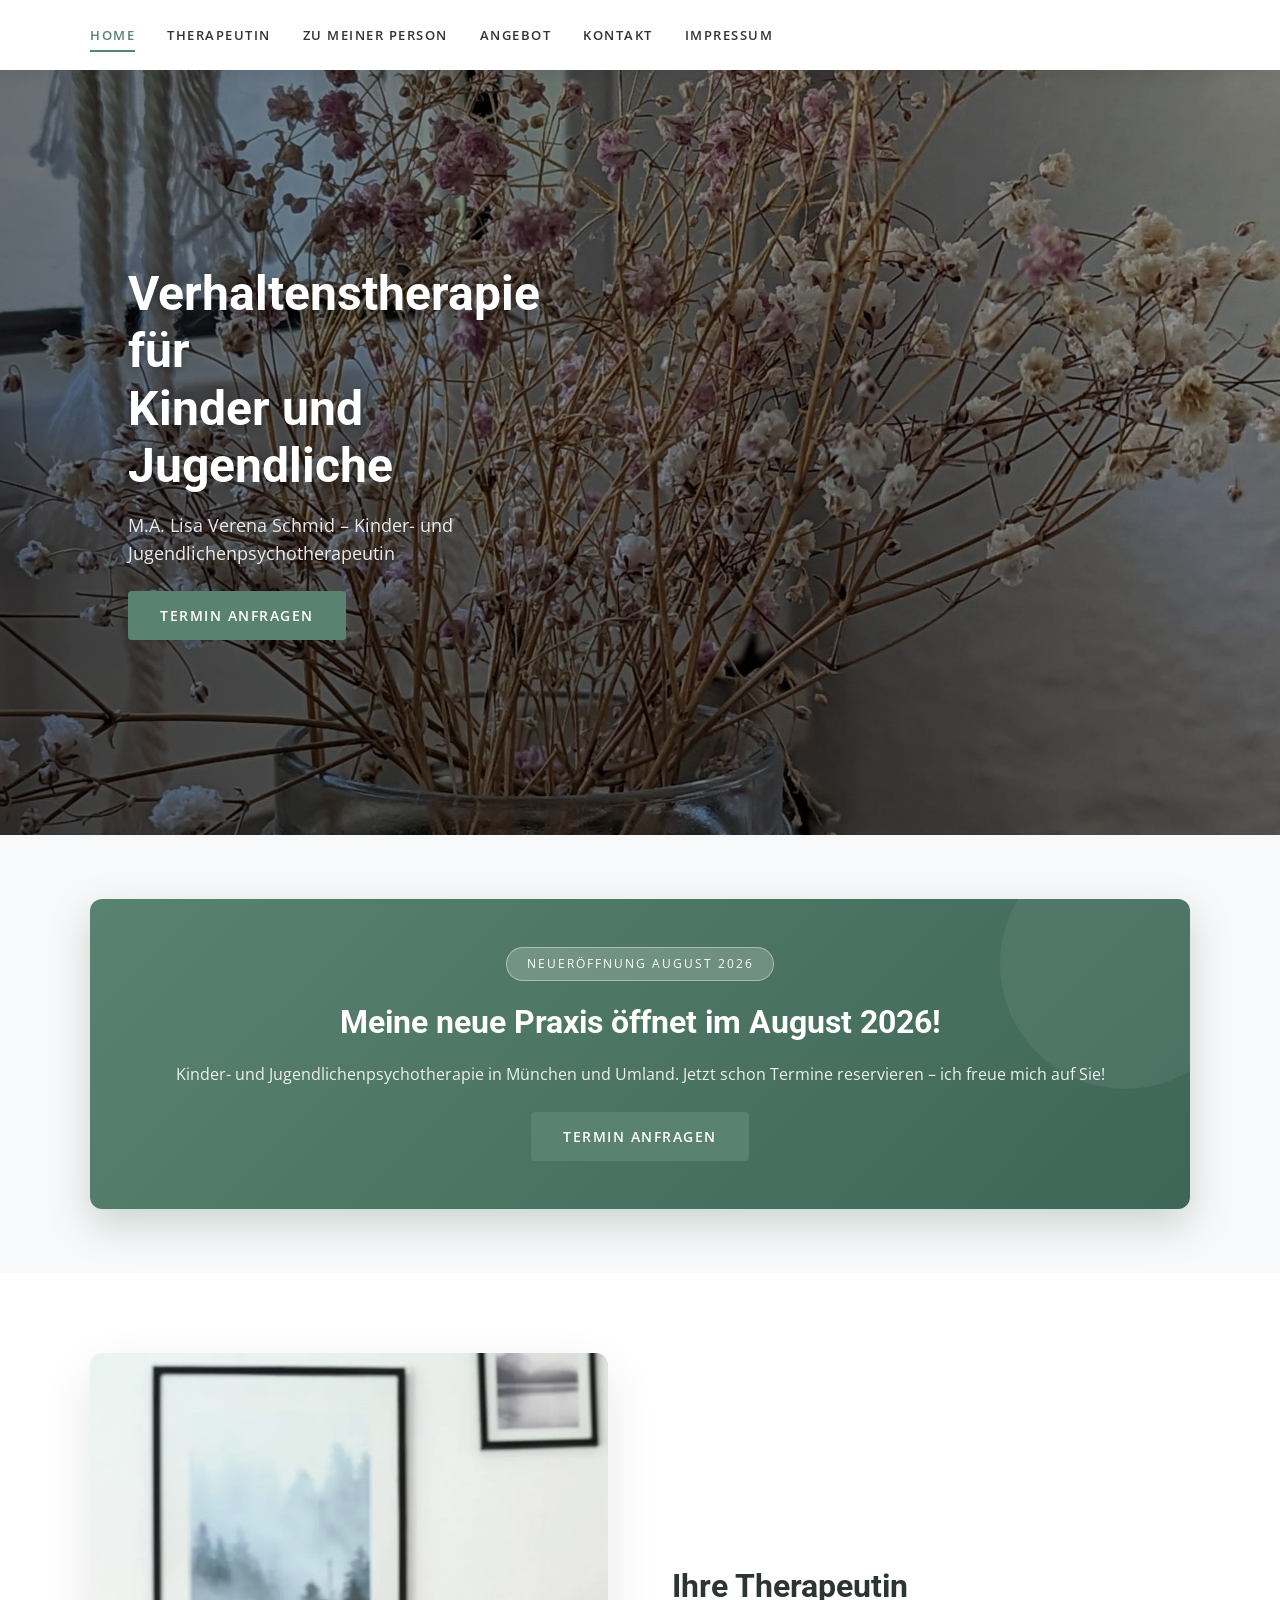
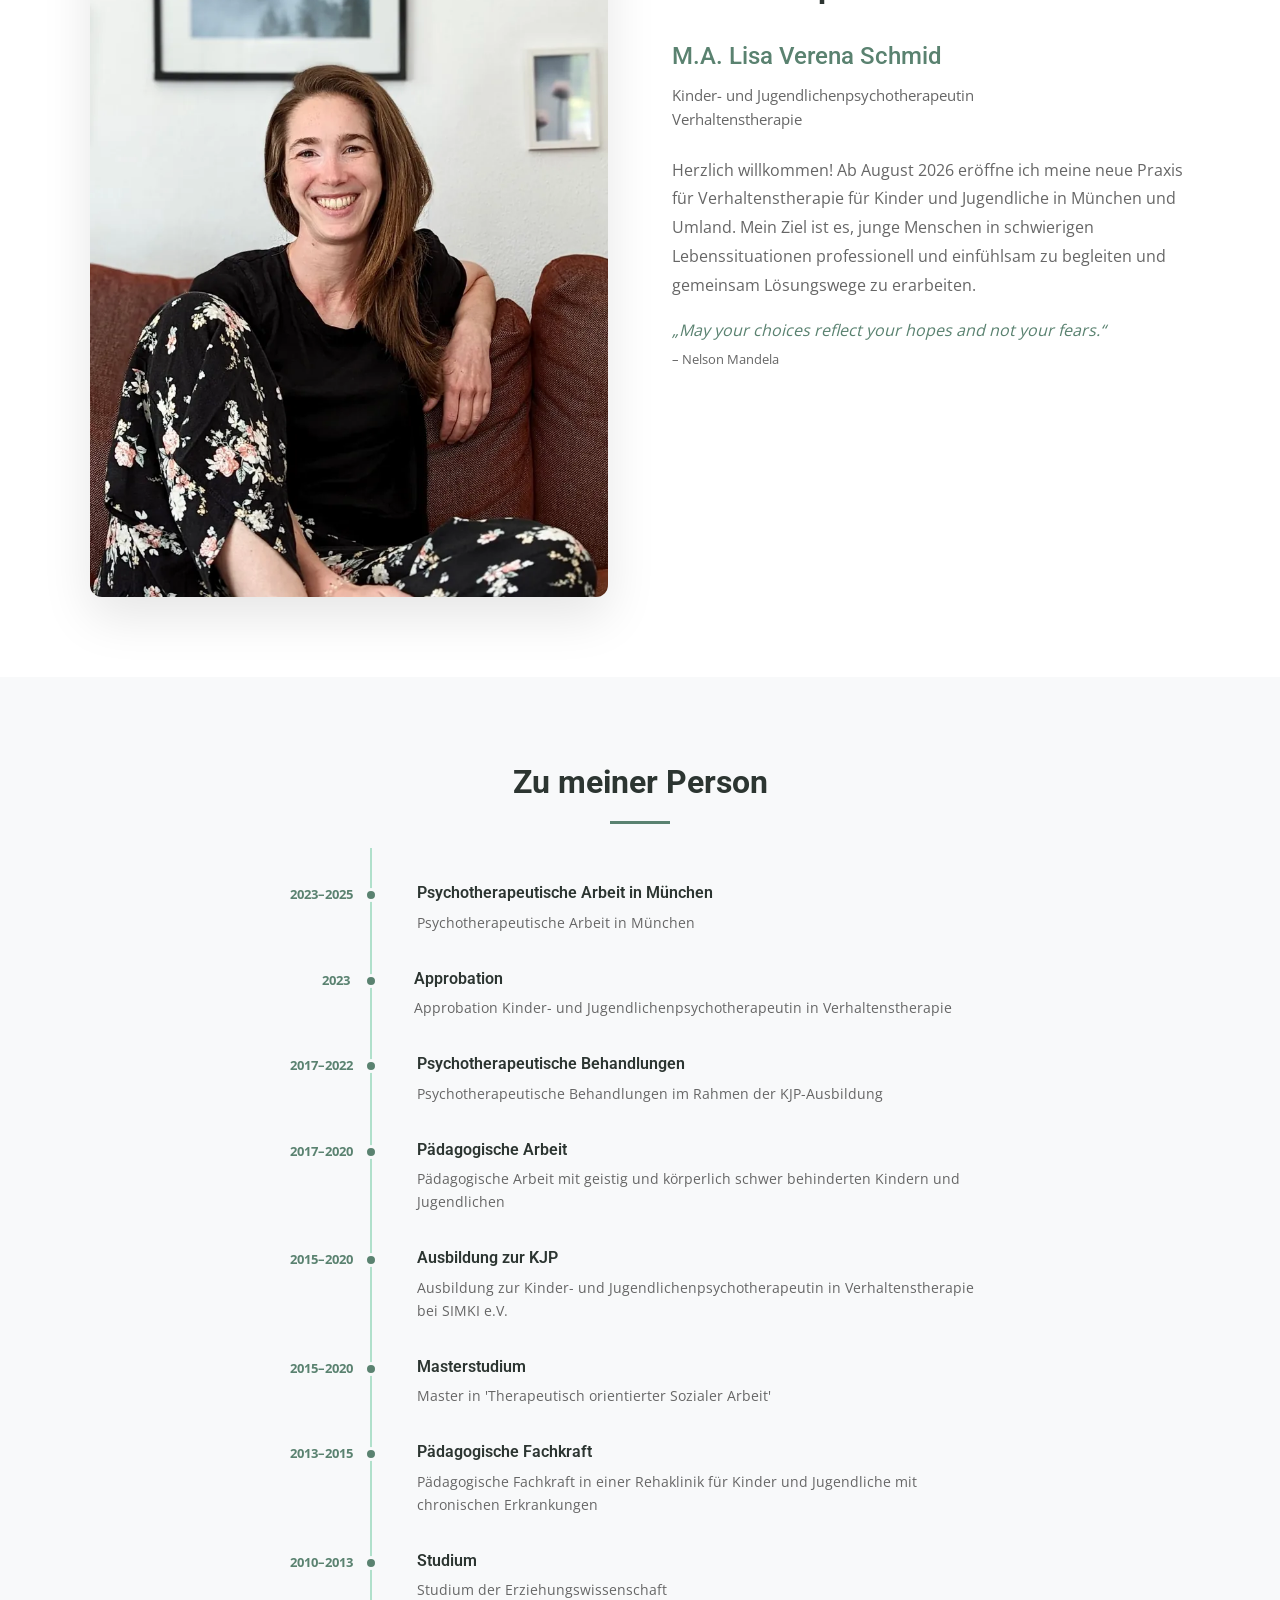
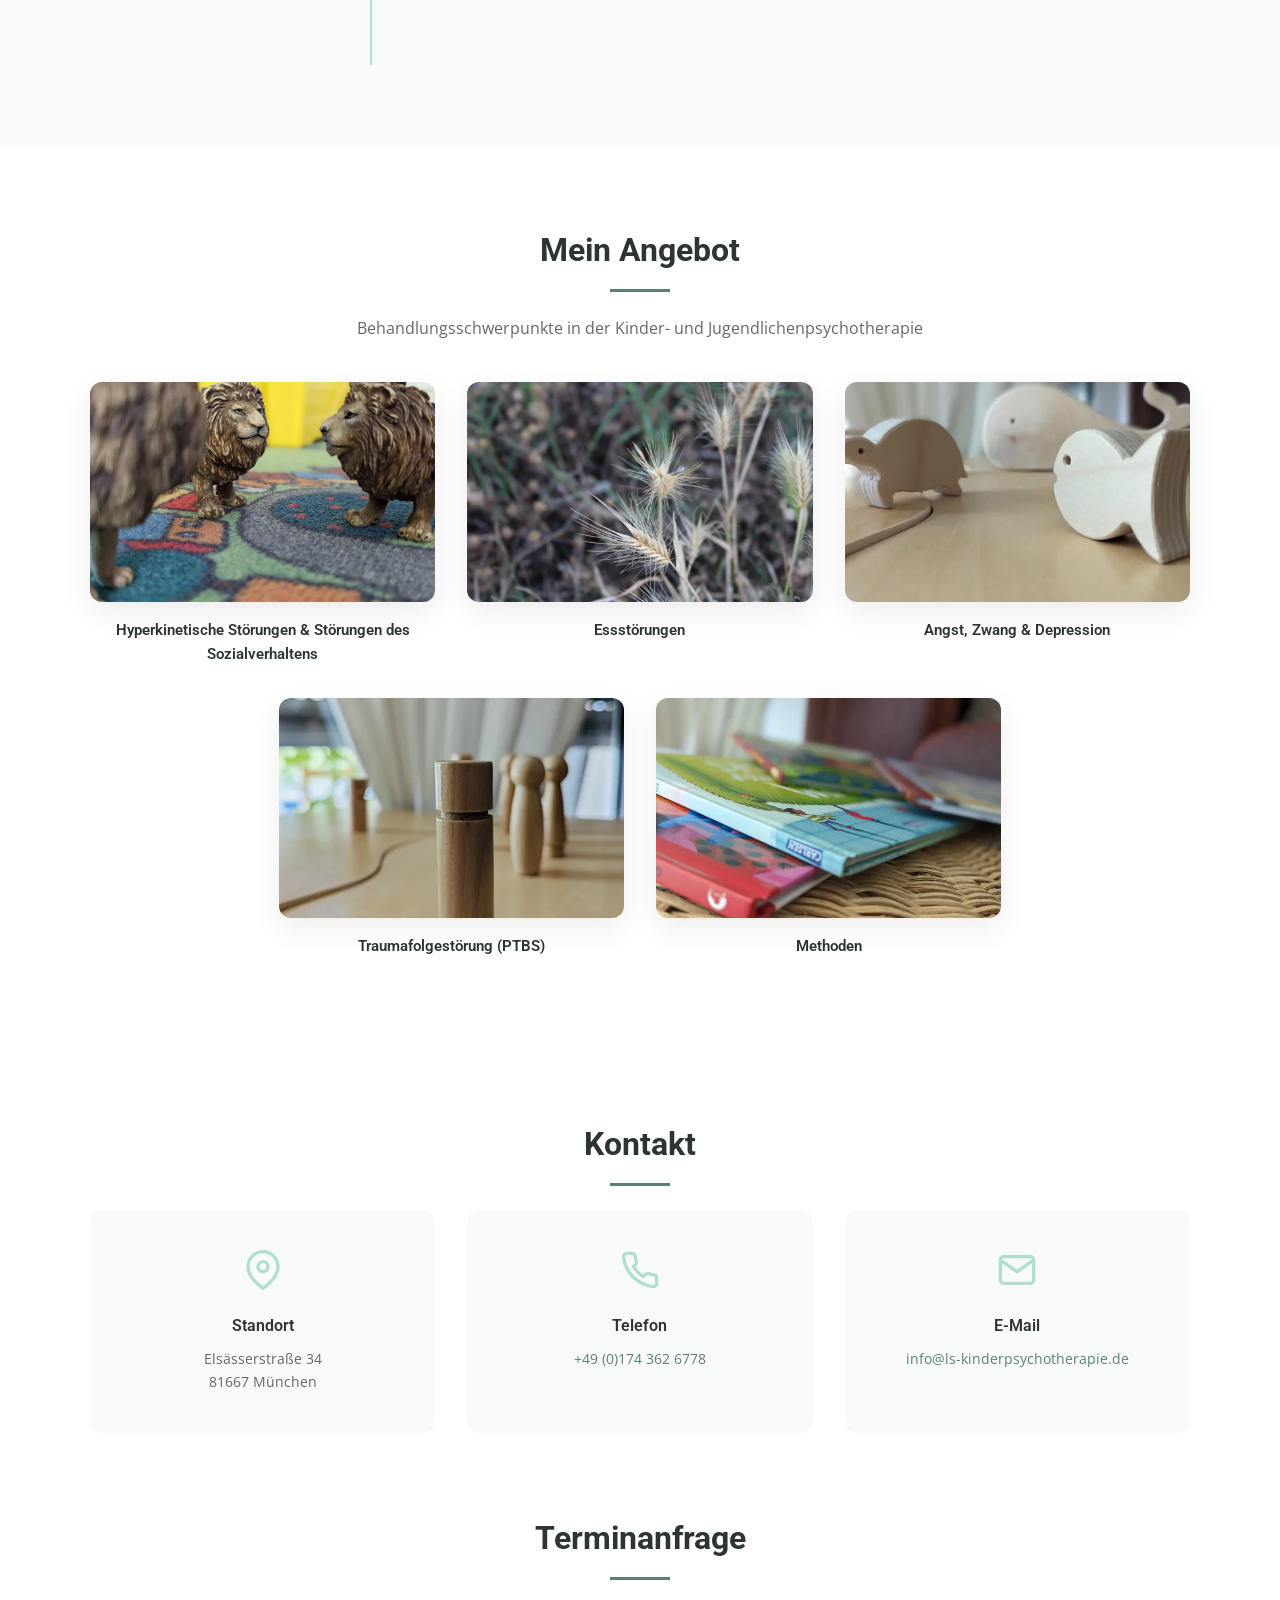
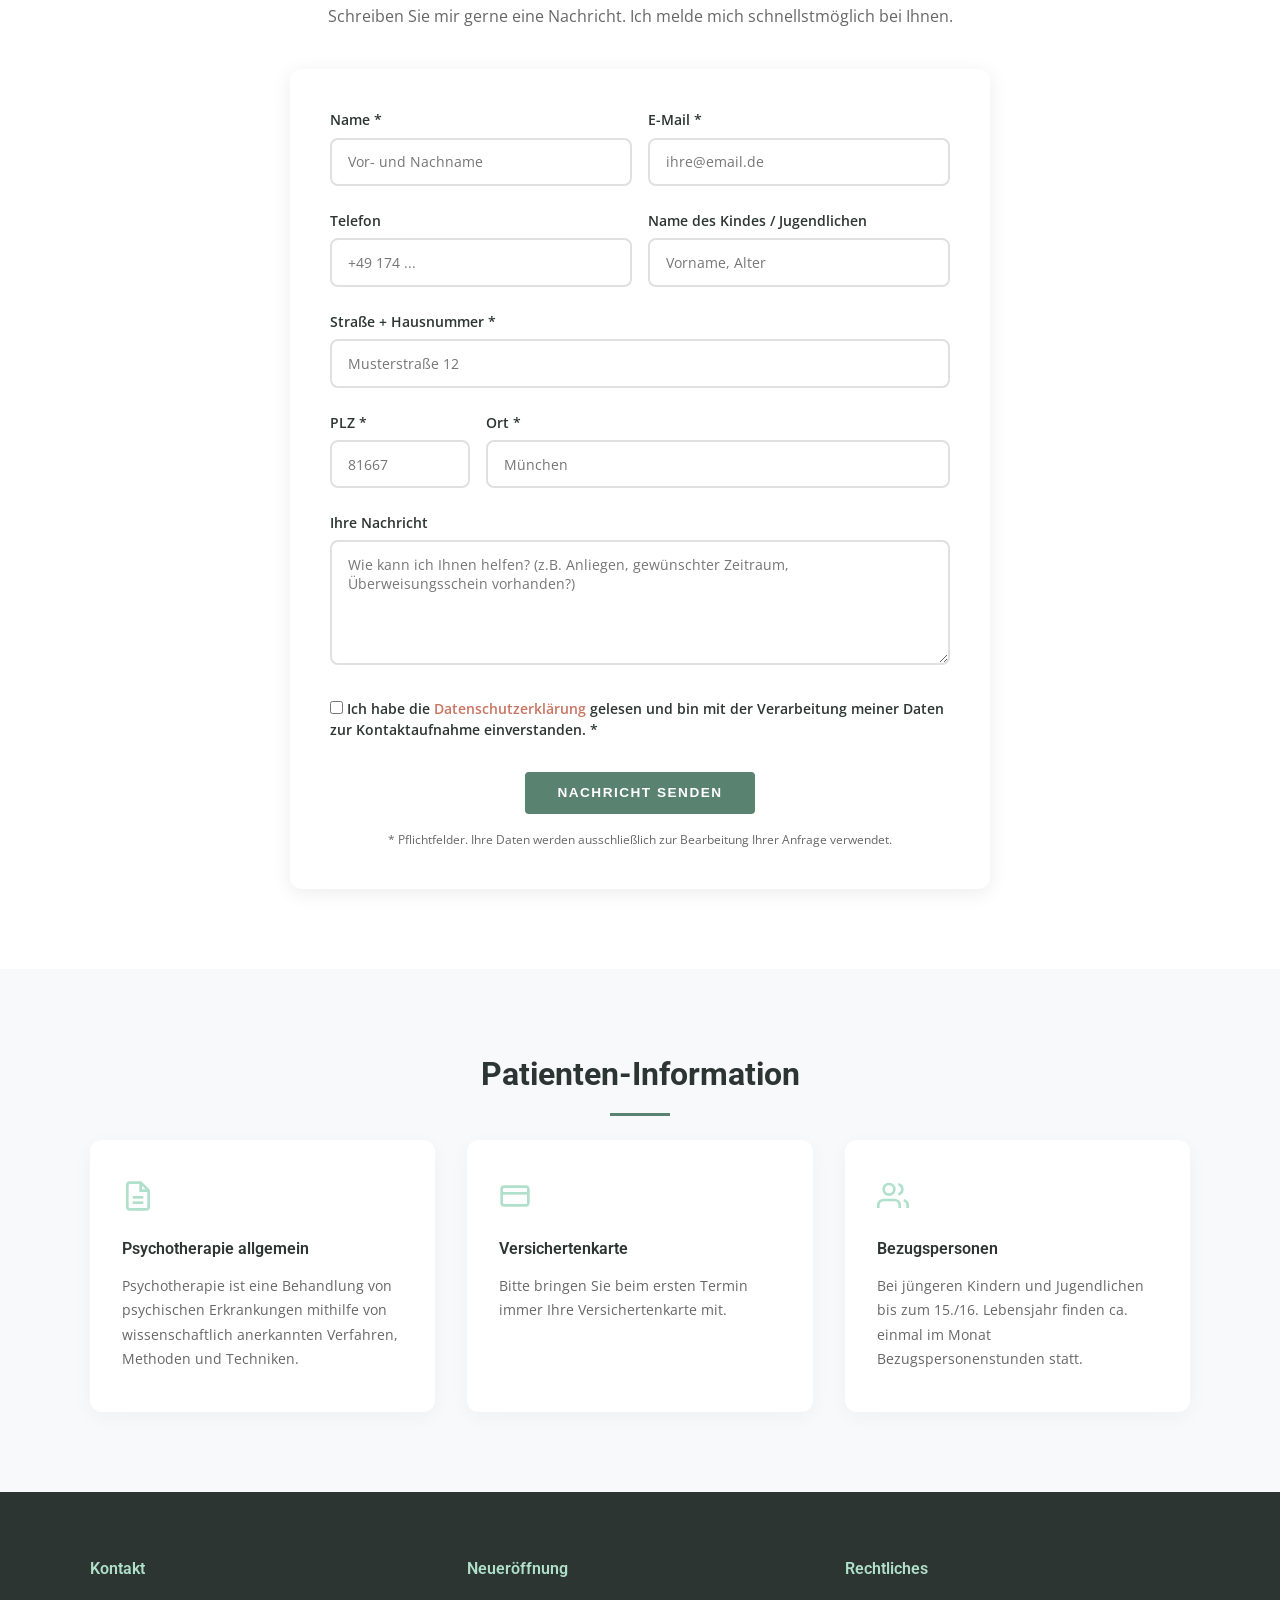
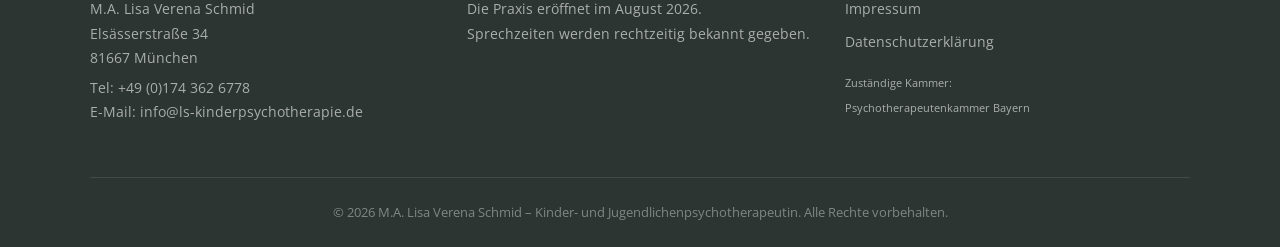
==== commit ab605573: "Kontaktformular, Adresse, Bildertausch und Layout-Updates - Kontaktformular (Formspree) mit Adress-P" ====
--- a/index.html
+++ b/index.html
@@ -39,18 +39,13 @@
         "email": "info@ls-kinderpsychotherapie.de",
         "address": {
             "@type": "PostalAddress",
+            "streetAddress": "Elsässerstraße 34",
+            "postalCode": "81667",
             "addressLocality": "München",
             "addressRegion": "Bayern",
             "addressCountry": "DE"
         },
-        "openingHoursSpecification": [
-            {
-                "@type": "OpeningHoursSpecification",
-                "dayOfWeek": ["Monday", "Wednesday", "Friday"],
-                "opens": "09:30",
-                "closes": "17:30"
-            }
-        ],
+        "openingHoursSpecification": [],
         "medicalSpecialty": "Psychiatric",
         "priceRange": "Kassenleistung"
     }
@@ -63,10 +58,6 @@
     <!-- ========== HEADER / NAVIGATION ========== -->
     <header class="site-header">
         <div class="header-inner">
-            <a href="index.html" class="logo">
-                <img src="images/medical-logo.jpg" alt="Praxis Logo" width="42" height="42">
-                <span class="logo-text">Kinder- &amp; Jugendlichenpsychotherapie</span>
-            </a>
             <button class="mobile-toggle" aria-label="Menü öffnen" aria-expanded="false" aria-controls="main-nav">
                 <span></span><span></span><span></span>
             </button>
@@ -76,7 +67,6 @@
                     <li><a href="#therapeutin">Therapeutin</a></li>
                     <li><a href="#person">Zu meiner Person</a></li>
                     <li><a href="#angebot">Angebot</a></li>
-                    <li><a href="#methoden">Methoden</a></li>
                     <li><a href="#kontakt">Kontakt</a></li>
                     <li><a href="impressum.html">Impressum</a></li>
                 </ul>
@@ -96,21 +86,6 @@
                     </div>
                 </div>
             </div>
-            <div class="slide" style="background-image: url('images/natur-aehren.jpg')">
-                <div class="slide-overlay">
-                    <div class="slide-content">
-                        <h1>Neueröffnung<br>August 2026</h1>
-                        <p>Einfühlsame Therapie in vertrauensvoller Atmosphäre – München und Umland</p>
-                        <a href="#angebot" class="btn btn-primary">Mehr erfahren</a>
-                    </div>
-                </div>
-            </div>
-        </div>
-        <button class="slide-prev" aria-label="Vorheriges Bild">&#10094;</button>
-        <button class="slide-next" aria-label="Nächstes Bild">&#10095;</button>
-        <div class="slide-dots">
-            <span class="dot active" data-slide="0"></span>
-            <span class="dot" data-slide="1"></span>
         </div>
     </section>
 
@@ -153,51 +128,58 @@
             <h2 class="section-heading centered">Zu meiner Person</h2>
             <div class="timeline">
                 <div class="timeline-item">
+                    <div class="timeline-year">2023–2025</div>
+                    <div class="timeline-content">
+                        <h4 data-year="2023–2025">Psychotherapeutische Arbeit in München</h4>
+                        <p>Psychotherapeutische Arbeit in München</p>
+                    </div>
+                </div>
+                <div class="timeline-item">
                     <div class="timeline-year">2023</div>
                     <div class="timeline-content">
-                        <h4>Approbation</h4>
-                        <p>Approbation als Kinder- und Jugendlichenpsychotherapeutin in Verhaltenstherapie</p>
+                        <h4 data-year="2023">Approbation</h4>
+                        <p>Approbation Kinder- und Jugendlichenpsychotherapeutin in Verhaltenstherapie</p>
                     </div>
                 </div>
                 <div class="timeline-item">
                     <div class="timeline-year">2017–2022</div>
                     <div class="timeline-content">
-                        <h4>Psychotherapeutische Behandlungen</h4>
+                        <h4 data-year="2017–2022">Psychotherapeutische Behandlungen</h4>
                         <p>Psychotherapeutische Behandlungen im Rahmen der KJP-Ausbildung</p>
                     </div>
                 </div>
                 <div class="timeline-item">
                     <div class="timeline-year">2017–2020</div>
                     <div class="timeline-content">
-                        <h4>Pädagogische Arbeit</h4>
+                        <h4 data-year="2017–2020">Pädagogische Arbeit</h4>
                         <p>Pädagogische Arbeit mit geistig und körperlich schwer behinderten Kindern und Jugendlichen</p>
                     </div>
                 </div>
                 <div class="timeline-item">
                     <div class="timeline-year">2015–2020</div>
                     <div class="timeline-content">
-                        <h4>Ausbildung zur KJP</h4>
+                        <h4 data-year="2015–2020">Ausbildung zur KJP</h4>
                         <p>Ausbildung zur Kinder- und Jugendlichenpsychotherapeutin in Verhaltenstherapie bei SIMKI e.V.</p>
                     </div>
                 </div>
                 <div class="timeline-item">
                     <div class="timeline-year">2015–2020</div>
                     <div class="timeline-content">
-                        <h4>Masterstudium</h4>
-                        <p>Master in „Therapeutisch orientierter Sozialer Arbeit"</p>
+                        <h4 data-year="2015–2020">Masterstudium</h4>
+                        <p>Master in 'Therapeutisch orientierter Sozialer Arbeit'</p>
                     </div>
                 </div>
                 <div class="timeline-item">
                     <div class="timeline-year">2013–2015</div>
                     <div class="timeline-content">
-                        <h4>Pädagogische Fachkraft</h4>
-                        <p>Pädagogische Fachkraft in Rehaklinik für Kinder und Jugendliche mit chronischen Erkrankungen</p>
+                        <h4 data-year="2013–2015">Pädagogische Fachkraft</h4>
+                        <p>Pädagogische Fachkraft in einer Rehaklinik für Kinder und Jugendliche mit chronischen Erkrankungen</p>
                     </div>
                 </div>
                 <div class="timeline-item">
                     <div class="timeline-year">2010–2013</div>
                     <div class="timeline-content">
-                        <h4>Studium</h4>
+                        <h4 data-year="2010–2013">Studium</h4>
                         <p>Studium der Erziehungswissenschaft</p>
                     </div>
                 </div>
@@ -215,8 +197,8 @@
                 <div class="portfolio-card" data-modal="modal-sozial">
                     <div class="portfolio-img">
                         <picture>
-                            <source srcset="images/therapie-pferde.webp" type="image/webp">
-                            <img src="images/therapie-pferde.jpg" alt="Therapeutische Spielfiguren – Störungen des Sozialverhaltens" width="600" height="451" loading="lazy">
+                            <source srcset="images/therapie-loewen.webp" type="image/webp">
+                            <img src="images/therapie-loewen.jpg" alt="Löwenfiguren – Störungen des Sozialverhaltens" width="600" height="451" loading="lazy">
                         </picture>
                         <div class="portfolio-overlay">
                             <span class="portfolio-plus">+</span>
@@ -228,8 +210,8 @@
                 <div class="portfolio-card" data-modal="modal-ess">
                     <div class="portfolio-img">
                         <picture>
-                            <source srcset="images/kinderbuecher.webp" type="image/webp">
-                            <img src="images/kinderbuecher.jpg" alt="Therapeutische Kinderbücher – Essstörungen" width="600" height="451" loading="lazy">
+                            <source srcset="images/natur-aehren.webp" type="image/webp">
+                            <img src="images/natur-aehren.jpg" alt="Weizenfeld – Essstörungen" width="600" height="451" loading="lazy">
                         </picture>
                         <div class="portfolio-overlay">
                             <span class="portfolio-plus">+</span>
@@ -263,6 +245,19 @@
                     </div>
                     <h4>Traumafolgestörung (PTBS)</h4>
                 </div>
+
+                <div class="portfolio-card" data-modal="modal-methoden">
+                    <div class="portfolio-img">
+                        <picture>
+                            <source srcset="images/kinderbuecher.webp" type="image/webp">
+                            <img src="images/kinderbuecher.jpg" alt="Therapeutische Kinderbücher – Methoden" width="600" height="451" loading="lazy">
+                        </picture>
+                        <div class="portfolio-overlay">
+                            <span class="portfolio-plus">+</span>
+                        </div>
+                    </div>
+                    <h4>Methoden</h4>
+                </div>
             </div>
         </div>
     </section>
@@ -307,34 +302,23 @@
         </div>
     </div>
 
-    <!-- ========== METHODEN ========== -->
-    <section class="section-methoden" id="methoden">
-        <div class="container">
-            <h2 class="section-heading centered">Methoden</h2>
-            <p class="section-subheading centered">In der Therapie setze ich unter anderem folgende Verfahren ein</p>
-            <div class="methoden-grid">
-                <div class="methoden-item"><div class="methoden-icon">&#9679;</div><span>Verhaltensanalysen</span></div>
-                <div class="methoden-item"><div class="methoden-icon">&#9679;</div><span>Plananalysen</span></div>
-                <div class="methoden-item"><div class="methoden-icon">&#9679;</div><span>Rollenspiele</span></div>
-                <div class="methoden-item"><div class="methoden-icon">&#9679;</div><span>Expositionen</span></div>
-                <div class="methoden-item"><div class="methoden-icon">&#9679;</div><span>Techniken der kognitiven Umstrukturierung</span></div>
-                <div class="methoden-item"><div class="methoden-icon">&#9679;</div><span>Skills-Management</span></div>
-                <div class="methoden-item"><div class="methoden-icon">&#9679;</div><span>Achtsamkeits- und Akzeptanzbasierte Interventionen</span></div>
-                <div class="methoden-item"><div class="methoden-icon">&#9679;</div><span>Einsatz therapeutischer Geschichten und therapeutischer Spiele</span></div>
-            </div>
-        </div>
-    </section>
-
-    <!-- ========== BANNER / PARALLAX ========== -->
-    <section class="parallax-banner" style="background-image: url('images/therapie-loewen.jpg')">
-        <div class="parallax-overlay">
-            <div class="container">
-                <h2>Gemeinsam neue Wege finden</h2>
-                <p>Professionelle Unterstützung für Kinder, Jugendliche und ihre Familien</p>
-                <a href="#kontakt" class="btn btn-white">Kontakt aufnehmen</a>
-            </div>
-        </div>
-    </section>
+    <div class="modal" id="modal-methoden" role="dialog" aria-labelledby="modal-methoden-title">
+        <div class="modal-content">
+            <button class="modal-close" aria-label="Schließen">&times;</button>
+            <h3 id="modal-methoden-title">Methoden</h3>
+            <p>In der Therapie setze ich unter anderem folgende Verfahren ein:</p>
+            <ul>
+                <li>Verhaltensanalysen</li>
+                <li>Plananalysen</li>
+                <li>Rollenspiele</li>
+                <li>Expositionen</li>
+                <li>Techniken der kognitiven Umstrukturierung</li>
+                <li>Skills-Management</li>
+                <li>Achtsamkeits- und Akzeptanzbasierte Interventionen</li>
+                <li>Einsatz therapeutischer Geschichten und therapeutischer Spiele</li>
+            </ul>
+        </div>
+    </div>
 
     <!-- ========== KONTAKT ========== -->
     <section class="section-kontakt" id="kontakt">
@@ -346,7 +330,7 @@
                         <svg width="40" height="40" viewBox="0 0 24 24" fill="none" stroke="#b0e0cb" stroke-width="2"><path d="M21 10c0 7-9 13-9 13s-9-6-9-13a9 9 0 0 1 18 0z"></path><circle cx="12" cy="10" r="3"></circle></svg>
                     </div>
                     <h4>Standort</h4>
-                    <p>München &amp; Umland<br>(genaue Adresse ab August 2026)</p>
+                    <p>Elsässerstraße 34<br>81667 München</p>
                 </div>
 
                 <div class="kontakt-card">
@@ -364,14 +348,79 @@
                     <h4>E-Mail</h4>
                     <p><a href="mailto:info@ls-kinderpsychotherapie.de">info@ls-kinderpsychotherapie.de</a></p>
                 </div>
-
-                <div class="kontakt-card">
-                    <div class="kontakt-icon">
-                        <svg width="40" height="40" viewBox="0 0 24 24" fill="none" stroke="#b0e0cb" stroke-width="2"><circle cx="12" cy="12" r="10"></circle><polyline points="12 6 12 12 16 14"></polyline></svg>
-                    </div>
-                    <h4>Sprechzeiten</h4>
-                    <p>Montag, Mittwoch und Freitag<br>9:30 – 17:30 Uhr<br><small>(ab Eröffnung im August 2026)</small></p>
-                </div>
+            </div>
+
+            <!-- Kontaktformular -->
+            <div class="kontakt-form-wrapper" id="kontakt-formular">
+                <h3 class="section-heading centered" style="margin-top: 3rem;">Terminanfrage</h3>
+                <p class="section-subheading centered">Schreiben Sie mir gerne eine Nachricht. Ich melde mich schnellstmöglich bei Ihnen.</p>
+
+                <form action="https://formspree.io/f/FORMSPREE_ID" method="POST" class="kontakt-form" id="kontaktForm" novalidate>
+                    <!-- Honeypot (Spam-Schutz) -->
+                    <input type="text" name="_gotcha" style="display:none" tabindex="-1" autocomplete="off">
+                    <!-- Custom Betreff -->
+                    <input type="hidden" name="_subject" value="Neue Terminanfrage über ls-kinderpsychotherapie.de">
+                    <!-- Redirect nach Absenden -->
+                    <input type="hidden" name="_next" value="https://wolly577.github.io/lisa-website/danke.html">
+
+                    <div class="form-row">
+                        <div class="form-group">
+                            <label for="form-name">Name *</label>
+                            <input type="text" id="form-name" name="name" required placeholder="Vor- und Nachname">
+                        </div>
+                        <div class="form-group">
+                            <label for="form-email">E-Mail *</label>
+                            <input type="email" id="form-email" name="email" required placeholder="ihre@email.de">
+                        </div>
+                    </div>
+
+                    <div class="form-row">
+                        <div class="form-group">
+                            <label for="form-telefon">Telefon</label>
+                            <input type="tel" id="form-telefon" name="telefon" placeholder="+49 174 ...">
+                        </div>
+                        <div class="form-group">
+                            <label for="form-patient">Name des Kindes / Jugendlichen</label>
+                            <input type="text" id="form-patient" name="patient" placeholder="Vorname, Alter">
+                        </div>
+                    </div>
+
+                    <div class="form-row">
+                        <div class="form-group form-group-wide">
+                            <label for="form-strasse">Straße + Hausnummer *</label>
+                            <input type="text" id="form-strasse" name="strasse" required placeholder="Musterstraße 12">
+                        </div>
+                    </div>
+
+                    <div class="form-row">
+                        <div class="form-group form-group-plz">
+                            <label for="form-plz">PLZ *</label>
+                            <input type="text" id="form-plz" name="plz" required pattern="[0-9]{5}" maxlength="5" placeholder="81667" inputmode="numeric">
+                        </div>
+                        <div class="form-group">
+                            <label for="form-ort">Ort *</label>
+                            <input type="text" id="form-ort" name="ort" required placeholder="München">
+                        </div>
+                    </div>
+
+                    <div class="form-group">
+                        <label for="form-nachricht">Ihre Nachricht</label>
+                        <textarea id="form-nachricht" name="nachricht" rows="5" placeholder="Wie kann ich Ihnen helfen? (z.B. Anliegen, gewünschter Zeitraum, Überweisungsschein vorhanden?)"></textarea>
+                    </div>
+
+                    <div class="form-group form-checkbox">
+                        <label>
+                            <input type="checkbox" id="form-datenschutz" name="datenschutz_akzeptiert" required>
+                            <span>Ich habe die <a href="datenschutz.html" target="_blank">Datenschutzerklärung</a> gelesen und bin mit der Verarbeitung meiner Daten zur Kontaktaufnahme einverstanden. *</span>
+                        </label>
+                    </div>
+
+                    <div class="form-submit">
+                        <button type="submit" class="btn btn-primary" id="form-submit-btn">Nachricht senden</button>
+                    </div>
+
+                    <p class="form-hint">* Pflichtfelder. Ihre Daten werden ausschließlich zur Bearbeitung Ihrer Anfrage verwendet.</p>
+                </form>
             </div>
         </div>
     </section>
@@ -413,17 +462,15 @@
                 <div class="footer-col">
                     <h4>Kontakt</h4>
                     <p>M.A. Lisa Verena Schmid<br>
-                        München &amp; Umland<br>
-                        (genaue Adresse ab August 2026)</p>
+                        Elsässerstraße 34<br>
+                        81667 München</p>
                     <p>Tel: <a href="tel:+491743626778">+49 (0)174 362 6778</a><br>
                         E-Mail: <a href="mailto:info@ls-kinderpsychotherapie.de">info@ls-kinderpsychotherapie.de</a></p>
                 </div>
                 <div class="footer-col">
-                    <h4>Sprechzeiten</h4>
-                    <p>Montag: 9:30 – 17:30 Uhr<br>
-                        Mittwoch: 9:30 – 17:30 Uhr<br>
-                        Freitag: 9:30 – 17:30 Uhr</p>
-                    <p><small>Ab Eröffnung im August 2026</small></p>
+                    <h4>Neueröffnung</h4>
+                    <p>Die Praxis eröffnet im August 2026.<br>
+                       Sprechzeiten werden rechtzeitig bekannt gegeben.</p>
                 </div>
                 <div class="footer-col">
                     <h4>Rechtliches</h4>
--- a/styles.css
+++ b/styles.css
@@ -613,9 +613,16 @@
 
 .portfolio-grid {
     display: grid;
-    grid-template-columns: repeat(auto-fit, minmax(250px, 1fr));
+    grid-template-columns: repeat(6, 1fr);
     gap: 2rem;
 }
+
+/* 3 Karten in Reihe 1, 2 Karten zentriert in Reihe 2 */
+.portfolio-card:nth-child(1) { grid-column: 1 / 3; }
+.portfolio-card:nth-child(2) { grid-column: 3 / 5; }
+.portfolio-card:nth-child(3) { grid-column: 5 / 7; }
+.portfolio-card:nth-child(4) { grid-column: 2 / 4; }
+.portfolio-card:nth-child(5) { grid-column: 4 / 6; }
 
 .portfolio-card {
     cursor: pointer;
@@ -997,6 +1004,157 @@
 }
 
 /* =========================================================================
+   Kontaktformular
+   ========================================================================= */
+.kontakt-form-wrapper {
+    max-width: 700px;
+    margin: 0 auto;
+    padding-top: 2rem;
+}
+
+.kontakt-form {
+    background: #fff;
+    padding: 2.5rem;
+    border-radius: 12px;
+    box-shadow: 0 4px 20px rgba(0, 0, 0, 0.08);
+}
+
+.form-row {
+    display: flex;
+    gap: 1rem;
+    margin-bottom: 0;
+}
+
+.form-group {
+    flex: 1;
+    margin-bottom: 1.5rem;
+}
+
+.form-group-wide {
+    flex-basis: 100%;
+}
+
+.form-group-plz {
+    max-width: 140px;
+    flex-shrink: 0;
+}
+
+.form-group label {
+    display: block;
+    font-size: 0.85rem;
+    font-weight: 600;
+    color: var(--dark);
+    margin-bottom: 0.4rem;
+}
+
+.form-group input,
+.form-group textarea {
+    width: 100%;
+    padding: 0.8rem 1rem;
+    border: 2px solid #e0e0e0;
+    border-radius: 8px;
+    font-size: 0.9rem;
+    font-family: var(--font-body);
+    transition: border-color 0.3s ease;
+}
+
+.form-group input:focus,
+.form-group textarea:focus {
+    border-color: var(--primary);
+    outline: none;
+    box-shadow: 0 0 0 3px rgba(90, 130, 112, 0.1);
+}
+
+.form-group.has-error input,
+.form-group.has-error textarea {
+    border-color: var(--accent);
+}
+
+.form-error {
+    display: block;
+    font-size: 0.75rem;
+    color: var(--accent);
+    margin-top: 0.3rem;
+}
+
+.form-group textarea {
+    min-height: 120px;
+    resize: vertical;
+}
+
+.form-checkbox {
+    display: flex;
+    align-items: flex-start;
+    gap: 0.6rem;
+}
+
+.form-checkbox input[type="checkbox"] {
+    margin-top: 0.25rem;
+    accent-color: var(--primary);
+    width: auto;
+}
+
+.form-checkbox span {
+    font-size: 0.85rem;
+    line-height: 1.5;
+}
+
+.form-checkbox a {
+    color: var(--accent);
+    text-decoration: none;
+}
+
+.form-checkbox a:hover {
+    text-decoration: underline;
+}
+
+.form-submit {
+    text-align: center;
+    margin-top: 1.5rem;
+}
+
+.form-hint {
+    font-size: 0.75rem;
+    color: var(--text-light);
+    text-align: center;
+    margin-top: 1rem;
+    margin-bottom: 0;
+}
+
+.form-success {
+    display: none;
+    text-align: center;
+    padding: 2rem;
+    background: rgba(176, 224, 203, 0.3);
+    border-radius: 12px;
+    margin-top: 1rem;
+}
+
+.form-success h4 {
+    color: var(--primary-dark);
+    margin-bottom: 0.5rem;
+}
+
+.form-success p {
+    color: var(--text);
+}
+
+/* Responsive */
+@media (max-width: 768px) {
+    .form-row {
+        flex-direction: column;
+    }
+
+    .form-group-plz {
+        max-width: 100%;
+    }
+
+    .kontakt-form {
+        padding: 1.5rem;
+    }
+}
+
+/* =========================================================================
    Page Header (Legal Pages)
    ========================================================================= */
 .page-header {
@@ -1218,6 +1376,14 @@
     .portfolio-grid {
         grid-template-columns: repeat(2, 1fr);
         gap: 1rem;
+    }
+
+    .portfolio-card:nth-child(1),
+    .portfolio-card:nth-child(2),
+    .portfolio-card:nth-child(3),
+    .portfolio-card:nth-child(4),
+    .portfolio-card:nth-child(5) {
+        grid-column: auto;
     }
 
     .portfolio-img img {
@@ -1287,6 +1453,14 @@
         grid-template-columns: 1fr;
     }
 
+    .portfolio-card:nth-child(1),
+    .portfolio-card:nth-child(2),
+    .portfolio-card:nth-child(3),
+    .portfolio-card:nth-child(4),
+    .portfolio-card:nth-child(5) {
+        grid-column: auto;
+    }
+
     .kontakt-grid {
         grid-template-columns: 1fr;
     }
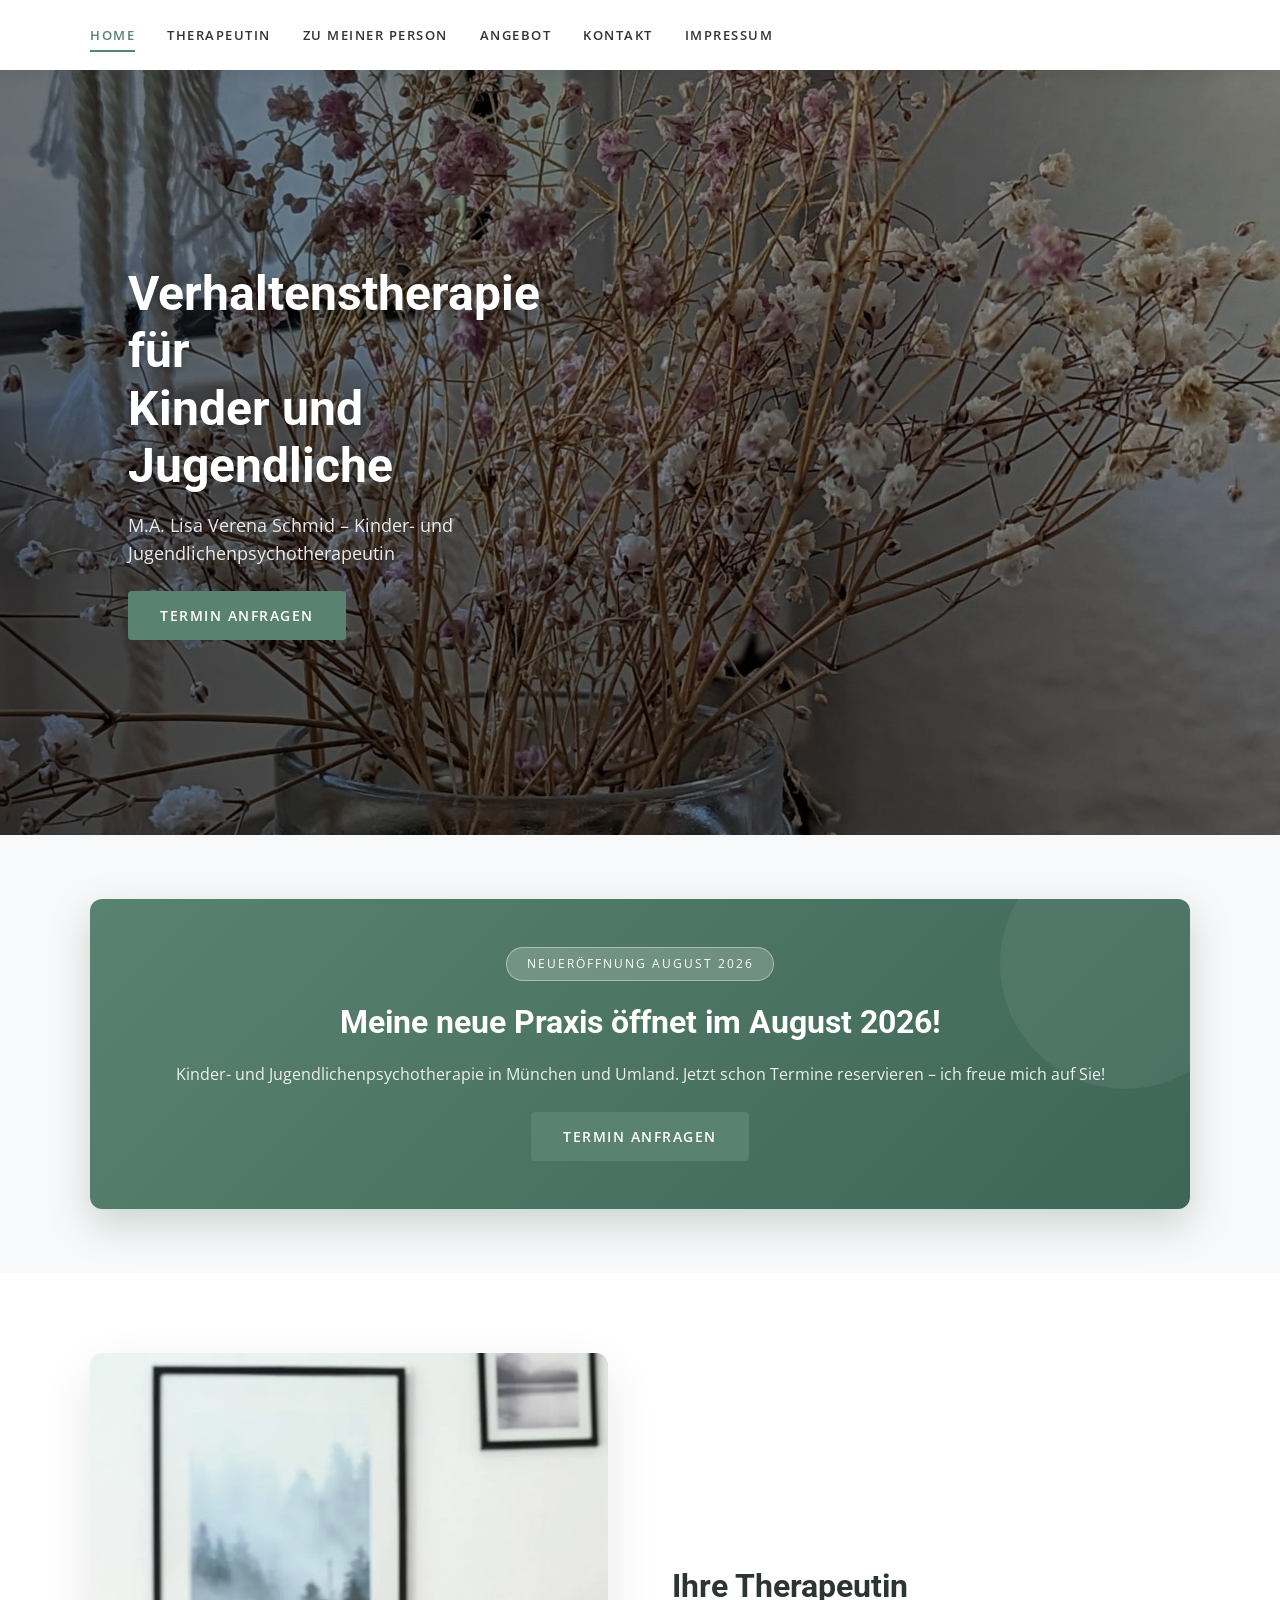
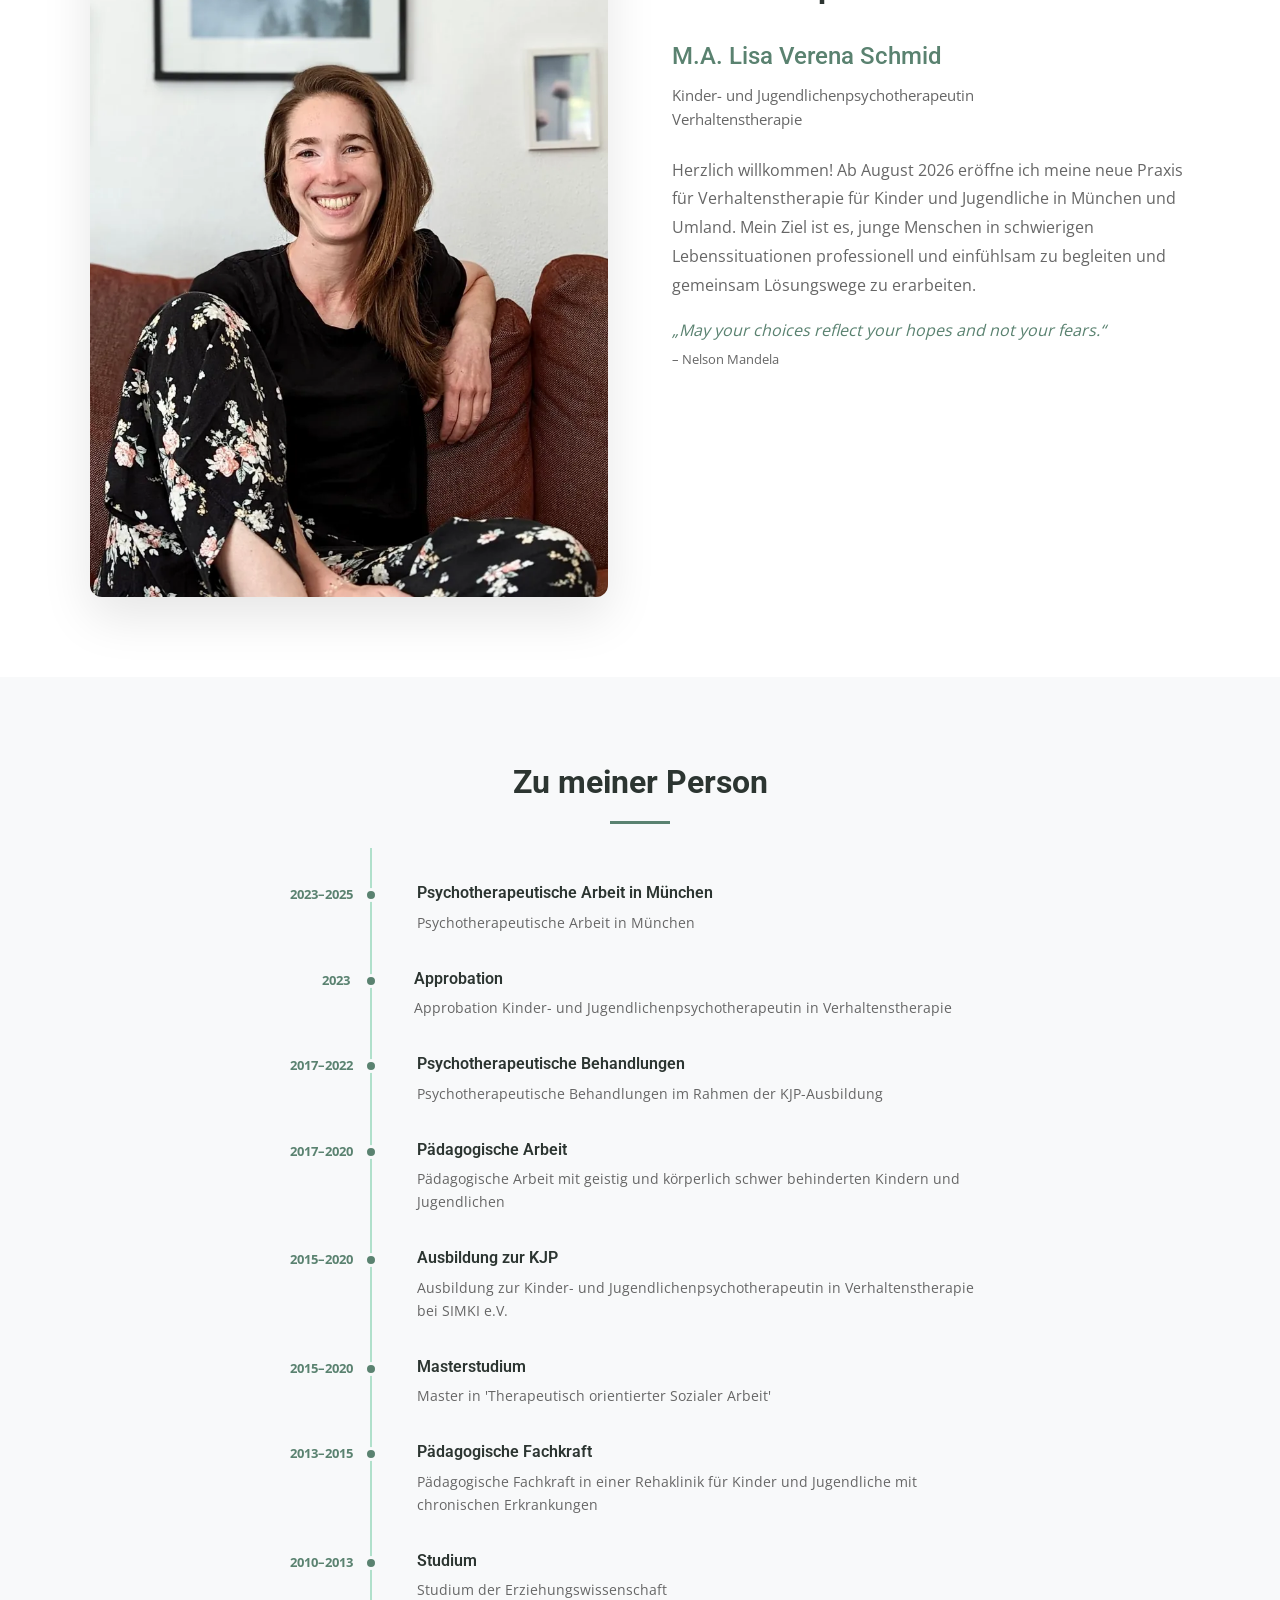
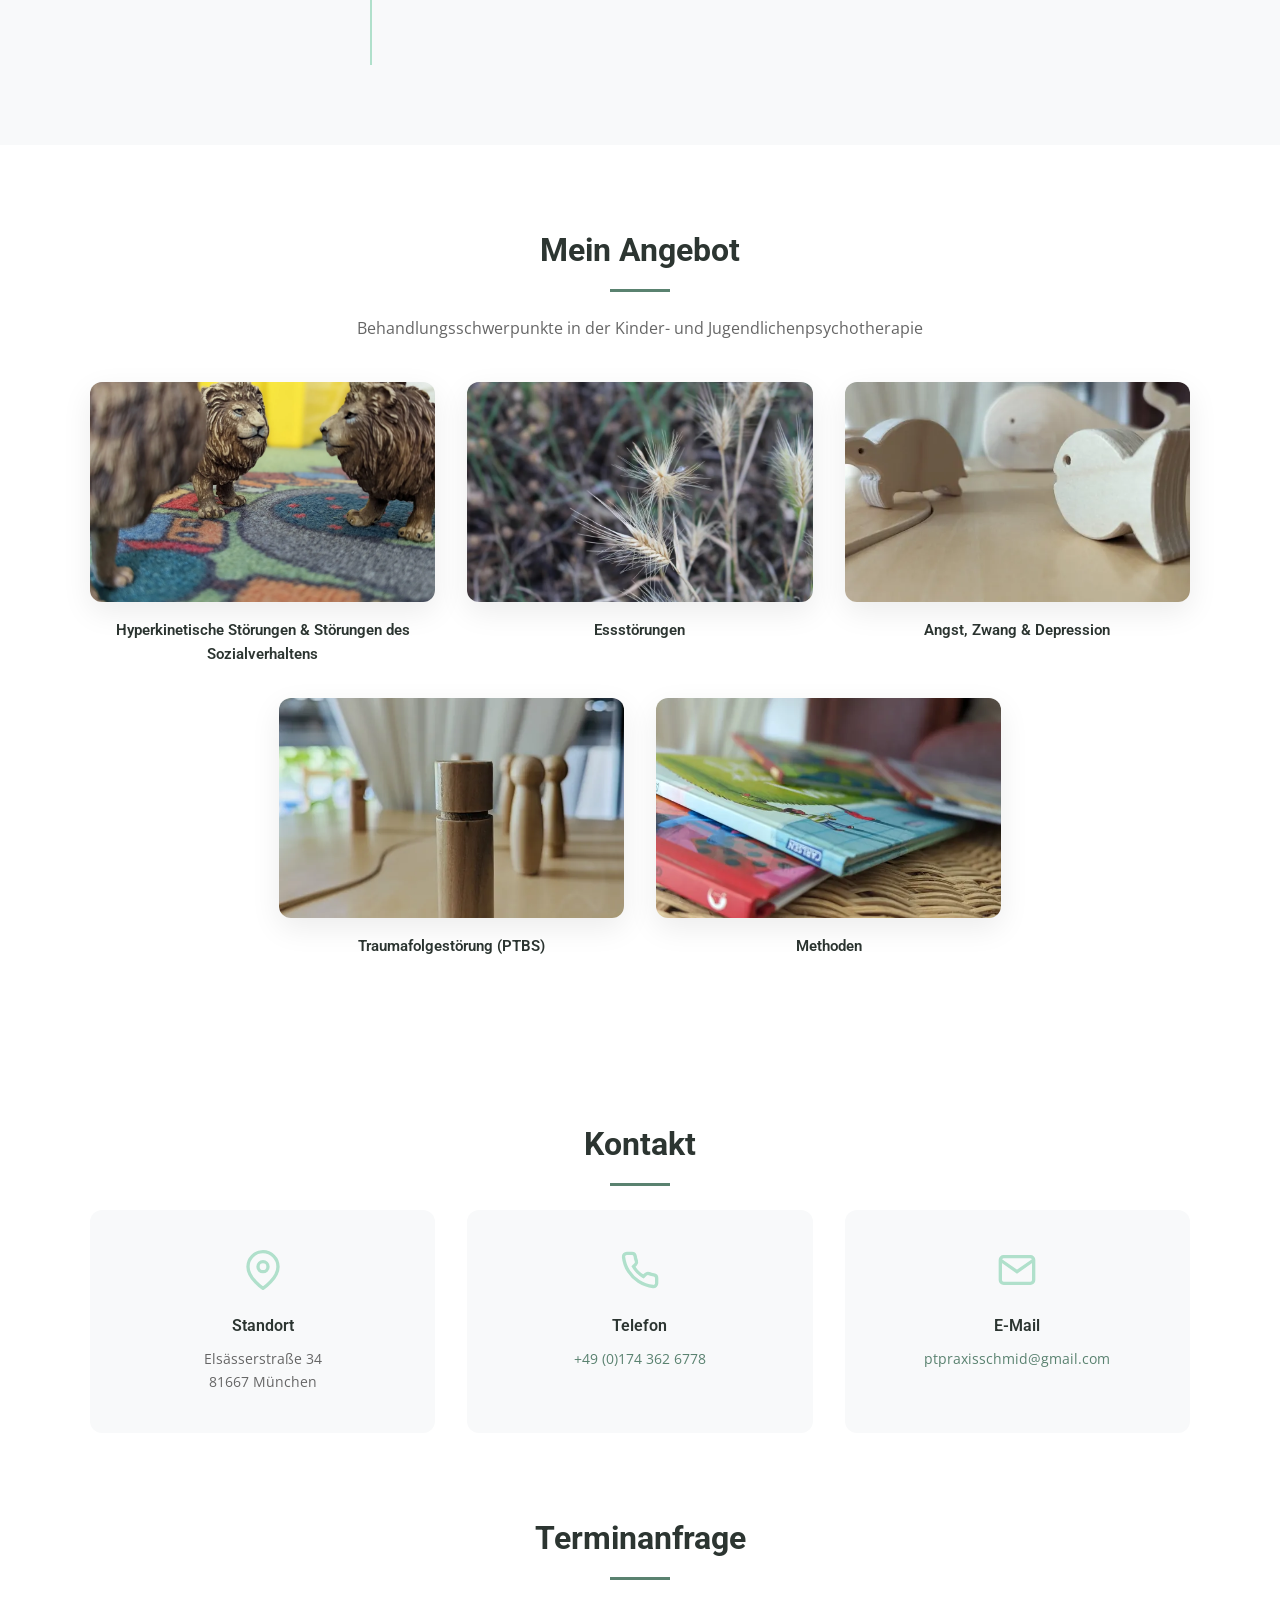
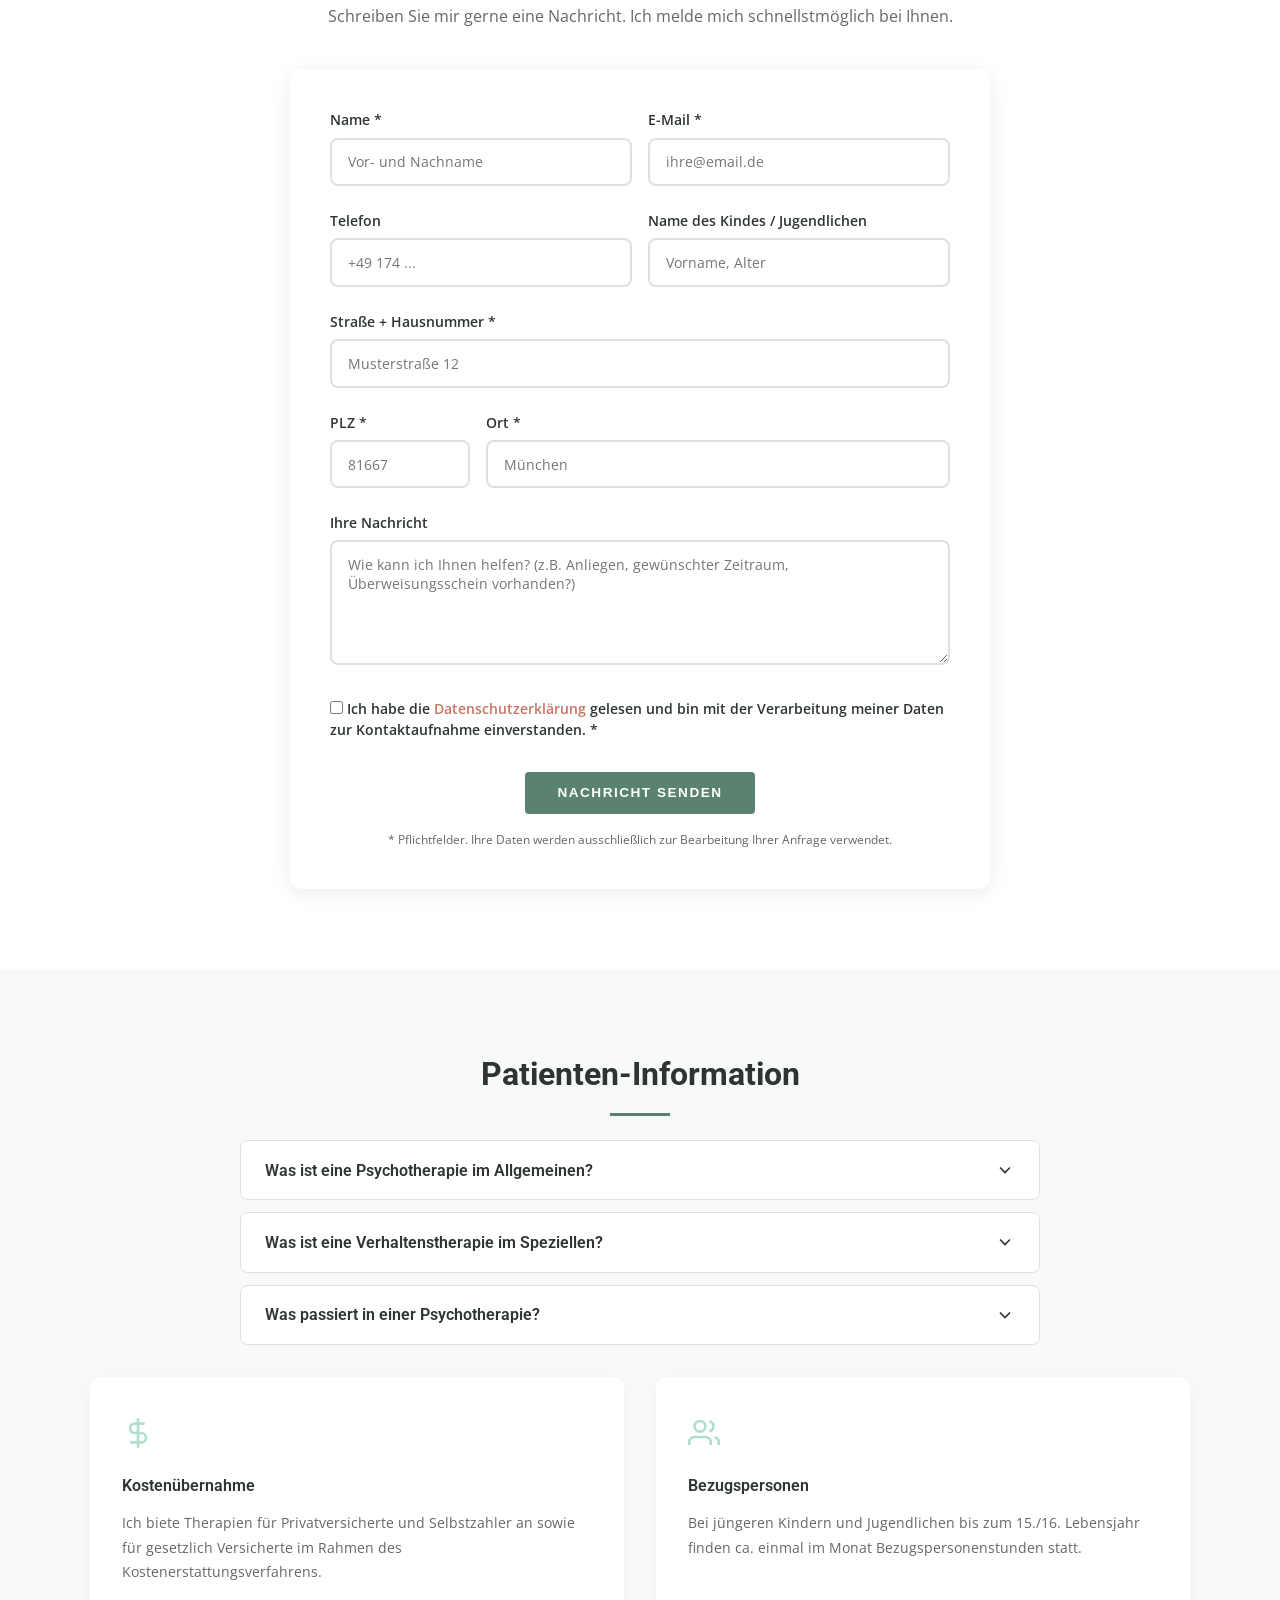
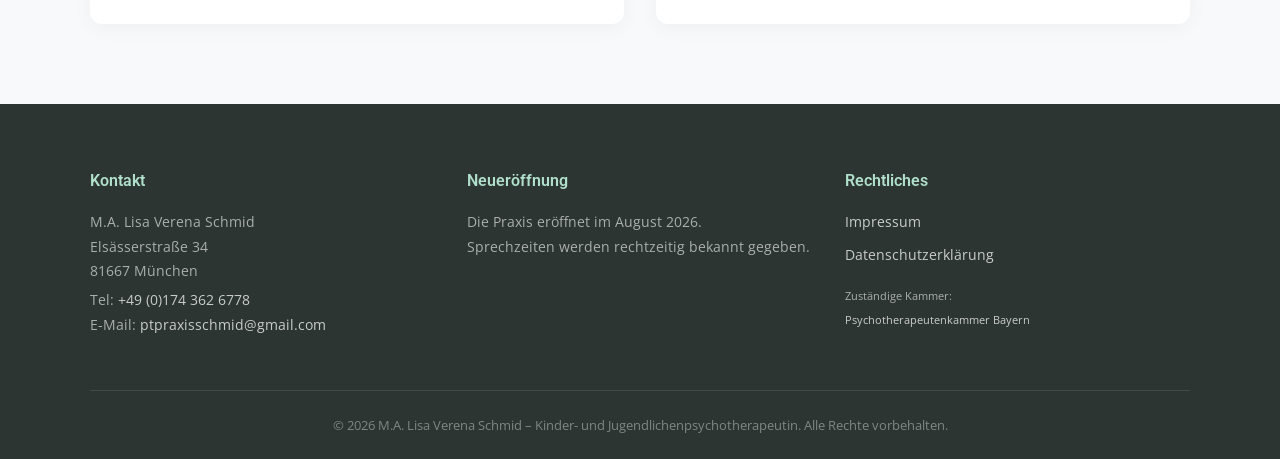
==== commit c214f015: "Audit-Fixes + Akkordeon: Accessibility, SEO, DSGVO, Therapie-Inhalte - <main> Landmark in index.html" ====
--- a/index.html
+++ b/index.html
@@ -13,6 +13,8 @@
     <!-- Font Preloads -->
     <link rel="preload" href="fonts/open-sans-latin.woff2" as="font" type="font/woff2" crossorigin>
     <link rel="preload" href="fonts/roboto-latin.woff2" as="font" type="font/woff2" crossorigin>
+    <!-- Hero Image Preload -->
+    <link rel="preload" href="images/praxis-blumen.jpg" as="image" fetchpriority="high">
 
     <!-- Open Graph -->
     <meta property="og:title" content="Kinder- und Jugendlichenpsychotherapie | Lisa Verena Schmid">
@@ -36,7 +38,7 @@
         "description": "Praxis für Verhaltenstherapie für Kinder und Jugendliche in München und Umland.",
         "url": "https://www.ls-kinderpsychotherapie.de",
         "telephone": "+491743626778",
-        "email": "info@ls-kinderpsychotherapie.de",
+        "email": "ptpraxisschmid@gmail.com",
         "address": {
             "@type": "PostalAddress",
             "streetAddress": "Elsässerstraße 34",
@@ -47,7 +49,7 @@
         },
         "openingHoursSpecification": [],
         "medicalSpecialty": "Psychiatric",
-        "priceRange": "Kassenleistung"
+        "priceRange": "Privatversicherte, Selbstzahler & Kostenerstattungsverfahren"
     }
     </script>
 </head>
@@ -74,6 +76,8 @@
         </div>
     </header>
 
+    <main>
+
     <!-- ========== HERO SLIDESHOW ========== -->
     <section class="hero-slideshow" id="home">
         <div class="slideshow">
@@ -82,7 +86,7 @@
                     <div class="slide-content">
                         <h1>Verhaltenstherapie für<br>Kinder und Jugendliche</h1>
                         <p>M.A. Lisa Verena Schmid – Kinder- und Jugendlichenpsychotherapeutin</p>
-                        <a href="mailto:info@ls-kinderpsychotherapie.de?subject=Terminanfrage%20ab%20August%202026" class="btn btn-primary">Termin anfragen</a>
+                        <a href="mailto:ptpraxisschmid@gmail.com?subject=Terminanfrage%20ab%20August%202026" class="btn btn-primary">Termin anfragen</a>
                     </div>
                 </div>
             </div>
@@ -96,7 +100,7 @@
                 <span class="opening-badge">Neueröffnung August 2026</span>
                 <h2>Meine neue Praxis öffnet im August 2026!</h2>
                 <p>Kinder- und Jugendlichenpsychotherapie in München und Umland. Jetzt schon Termine reservieren – ich freue mich auf Sie!</p>
-                <a href="mailto:info@ls-kinderpsychotherapie.de?subject=Terminanfrage%20ab%20August%202026" class="btn btn-primary">Termin anfragen</a>
+                <a href="mailto:ptpraxisschmid@gmail.com?subject=Terminanfrage%20ab%20August%202026" class="btn btn-primary">Termin anfragen</a>
             </div>
         </div>
     </section>
@@ -194,7 +198,7 @@
             <p class="section-subheading centered">Behandlungsschwerpunkte in der Kinder- und Jugendlichenpsychotherapie</p>
 
             <div class="portfolio-grid">
-                <div class="portfolio-card" data-modal="modal-sozial">
+                <div class="portfolio-card" data-modal="modal-sozial" role="button" tabindex="0" aria-label="Mehr über Hyperkinetische Störungen und Störungen des Sozialverhaltens erfahren">
                     <div class="portfolio-img">
                         <picture>
                             <source srcset="images/therapie-loewen.webp" type="image/webp">
@@ -207,7 +211,7 @@
                     <h4>Hyperkinetische Störungen &amp; Störungen des Sozialverhaltens</h4>
                 </div>
 
-                <div class="portfolio-card" data-modal="modal-ess">
+                <div class="portfolio-card" data-modal="modal-ess" role="button" tabindex="0" aria-label="Mehr über Essstörungen erfahren">
                     <div class="portfolio-img">
                         <picture>
                             <source srcset="images/natur-aehren.webp" type="image/webp">
@@ -220,7 +224,7 @@
                     <h4>Essstörungen</h4>
                 </div>
 
-                <div class="portfolio-card" data-modal="modal-depression">
+                <div class="portfolio-card" data-modal="modal-depression" role="button" tabindex="0" aria-label="Mehr über Angst, Zwang und Depression erfahren">
                     <div class="portfolio-img">
                         <picture>
                             <source srcset="images/holztiere.webp" type="image/webp">
@@ -233,7 +237,7 @@
                     <h4>Angst, Zwang &amp; Depression</h4>
                 </div>
 
-                <div class="portfolio-card" data-modal="modal-trauma">
+                <div class="portfolio-card" data-modal="modal-trauma" role="button" tabindex="0" aria-label="Mehr über Traumafolgestörung erfahren">
                     <div class="portfolio-img">
                         <picture>
                             <source srcset="images/holzfiguren.webp" type="image/webp">
@@ -246,7 +250,7 @@
                     <h4>Traumafolgestörung (PTBS)</h4>
                 </div>
 
-                <div class="portfolio-card" data-modal="modal-methoden">
+                <div class="portfolio-card" data-modal="modal-methoden" role="button" tabindex="0" aria-label="Mehr über therapeutische Methoden erfahren">
                     <div class="portfolio-img">
                         <picture>
                             <source srcset="images/kinderbuecher.webp" type="image/webp">
@@ -263,7 +267,7 @@
     </section>
 
     <!-- ========== MODALS ========== -->
-    <div class="modal" id="modal-sozial" role="dialog" aria-labelledby="modal-sozial-title">
+    <div class="modal" id="modal-sozial" role="dialog" aria-modal="true" aria-labelledby="modal-sozial-title">
         <div class="modal-content">
             <button class="modal-close" aria-label="Schließen">&times;</button>
             <h3 id="modal-sozial-title">Hyperkinetische Störungen &amp; Störungen des Sozialverhaltens</h3>
@@ -273,7 +277,7 @@
         </div>
     </div>
 
-    <div class="modal" id="modal-ess" role="dialog" aria-labelledby="modal-ess-title">
+    <div class="modal" id="modal-ess" role="dialog" aria-modal="true" aria-labelledby="modal-ess-title">
         <div class="modal-content">
             <button class="modal-close" aria-label="Schließen">&times;</button>
             <h3 id="modal-ess-title">Essstörungen</h3>
@@ -282,7 +286,7 @@
         </div>
     </div>
 
-    <div class="modal" id="modal-depression" role="dialog" aria-labelledby="modal-depression-title">
+    <div class="modal" id="modal-depression" role="dialog" aria-modal="true" aria-labelledby="modal-depression-title">
         <div class="modal-content">
             <button class="modal-close" aria-label="Schließen">&times;</button>
             <h3 id="modal-depression-title">Angst, Zwang, Depression</h3>
@@ -292,7 +296,7 @@
         </div>
     </div>
 
-    <div class="modal" id="modal-trauma" role="dialog" aria-labelledby="modal-trauma-title">
+    <div class="modal" id="modal-trauma" role="dialog" aria-modal="true" aria-labelledby="modal-trauma-title">
         <div class="modal-content">
             <button class="modal-close" aria-label="Schließen">&times;</button>
             <h3 id="modal-trauma-title">Traumafolgestörung – PTBS</h3>
@@ -302,7 +306,7 @@
         </div>
     </div>
 
-    <div class="modal" id="modal-methoden" role="dialog" aria-labelledby="modal-methoden-title">
+    <div class="modal" id="modal-methoden" role="dialog" aria-modal="true" aria-labelledby="modal-methoden-title">
         <div class="modal-content">
             <button class="modal-close" aria-label="Schließen">&times;</button>
             <h3 id="modal-methoden-title">Methoden</h3>
@@ -346,7 +350,7 @@
                         <svg width="40" height="40" viewBox="0 0 24 24" fill="none" stroke="#b0e0cb" stroke-width="2"><path d="M4 4h16c1.1 0 2 .9 2 2v12c0 1.1-.9 2-2 2H4c-1.1 0-2-.9-2-2V6c0-1.1.9-2 2-2z"></path><polyline points="22,6 12,13 2,6"></polyline></svg>
                     </div>
                     <h4>E-Mail</h4>
-                    <p><a href="mailto:info@ls-kinderpsychotherapie.de">info@ls-kinderpsychotherapie.de</a></p>
+                    <p><a href="mailto:ptpraxisschmid@gmail.com">ptpraxisschmid@gmail.com</a></p>
                 </div>
             </div>
 
@@ -355,7 +359,7 @@
                 <h3 class="section-heading centered" style="margin-top: 3rem;">Terminanfrage</h3>
                 <p class="section-subheading centered">Schreiben Sie mir gerne eine Nachricht. Ich melde mich schnellstmöglich bei Ihnen.</p>
 
-                <form action="https://formspree.io/f/FORMSPREE_ID" method="POST" class="kontakt-form" id="kontaktForm" novalidate>
+                <form action="https://formspree.io/f/mreyawog" method="POST" class="kontakt-form" id="kontaktForm" novalidate>
                     <!-- Honeypot (Spam-Schutz) -->
                     <input type="text" name="_gotcha" style="display:none" tabindex="-1" autocomplete="off">
                     <!-- Custom Betreff -->
@@ -429,20 +433,50 @@
     <section class="section-patienteninfo">
         <div class="container">
             <h2 class="section-heading centered">Patienten-Information</h2>
-            <div class="info-cards">
+            <!-- Akkordeon: Wissenswertes zur Psychotherapie -->
+            <div class="accordion">
+                <div class="accordion-item">
+                    <button class="accordion-header" aria-expanded="false" aria-controls="acc-psychotherapie">
+                        <span>Was ist eine Psychotherapie im Allgemeinen?</span>
+                        <svg class="accordion-icon" width="20" height="20" viewBox="0 0 24 24" fill="none" stroke="currentColor" stroke-width="2"><polyline points="6 9 12 15 18 9"></polyline></svg>
+                    </button>
+                    <div class="accordion-body" id="acc-psychotherapie" role="region">
+                        <p>Psychotherapie ist eine Behandlung von psychischen („seelischen") Erkrankungen mithilfe von wissenschaftlich anerkannten Verfahren, Methoden und Techniken. Eine Psychotherapie ist dann ratsam, wenn psychische Probleme nicht mehr allein oder mit Hilfe der Familie oder von Freunden gelöst werden können, zu Krankheitserscheinungen führen und die alltäglichen Anforderungen des Lebens nicht mehr bewältigt werden können.</p>
+                        <p>Alle psychotherapeutischen Behandlungen haben gemeinsam, dass sie über das persönliche Gespräch erfolgen, das durch spezielle Methoden und Techniken ergänzt werden kann (z.&nbsp;B. konkrete Aufgaben, um Ängste zu bewältigen oder spielerisches Handeln und Reflektieren). Die Psychotherapeutin / der Psychotherapeut verpflichtet sich, die Patienten nach den qualitativen Standards seines Berufsstandes zu behandeln. Dennoch kann es im Verlauf der Therapie zu unerwünschten Nebenwirkungen kommen, z.&nbsp;B. zu einer Verschlechterung der Symptomatik oder aufgrund neu erlernter Verhaltensweisen zu Problemen mit dem sozialen Umfeld.</p>
+                    </div>
+                </div>
+
+                <div class="accordion-item">
+                    <button class="accordion-header" aria-expanded="false" aria-controls="acc-verhaltenstherapie">
+                        <span>Was ist eine Verhaltenstherapie im Speziellen?</span>
+                        <svg class="accordion-icon" width="20" height="20" viewBox="0 0 24 24" fill="none" stroke="currentColor" stroke-width="2"><polyline points="6 9 12 15 18 9"></polyline></svg>
+                    </button>
+                    <div class="accordion-body" id="acc-verhaltenstherapie" role="region">
+                        <p>Verhaltenstherapie geht davon aus, dass psychische Beschwerden das Ergebnis von bewussten und nicht-bewussten Lernprozessen sind. Auf Grundlage der Bedingungen der Lebensgeschichte des Patienten wird die Entstehung und Aufrechterhaltung der Symptome erarbeitet und der Patient wird zur aktiven Veränderung seines Denkens, Fühlens und Handelns motiviert und angeleitet. Dabei werden die bereits vorhandenen Stärken und Fähigkeiten herausgearbeitet und für den Veränderungsprozess nutzbar gemacht.</p>
+                    </div>
+                </div>
+
+                <div class="accordion-item">
+                    <button class="accordion-header" aria-expanded="false" aria-controls="acc-ablauf">
+                        <span>Was passiert in einer Psychotherapie?</span>
+                        <svg class="accordion-icon" width="20" height="20" viewBox="0 0 24 24" fill="none" stroke="currentColor" stroke-width="2"><polyline points="6 9 12 15 18 9"></polyline></svg>
+                    </button>
+                    <div class="accordion-body" id="acc-ablauf" role="region">
+                        <p>Zunächst wird in psychotherapeutischen Sprechstunden geklärt, ob eine Psychotherapie oder eine andere Maßnahme für die individuelle Problemlage geeignet ist. Danach finden Probegespräche, sogenannte therapeutische Sprechstunden und probatorische Sitzungen (max. 11 Sitzungen) statt. Hierbei prüfen wir, ob die „Chemie" zwischen uns stimmt und ob eine vertrauensvolle Beziehung aufgebaut werden kann. Die dabei notwendige Psychodiagnostik ist ein wesentlicher Bestandteil der Diagnosefindung und Therapieplanerarbeitung.</p>
+                        <p>Während des therapeutischen Prozesses erfassen wir genau die aktuelle Problematik (Vorstellungsanlass), die Problementwicklung und die Veränderungswünsche. Anhand von Problem- und Verhaltensanalysen entwickeln wir ein individuelles Störungsmodell, leiten daraus Veränderungsziele ab und setzen sie gemeinsam Schritt für Schritt in die Tat um.</p>
+                        <p>Bei jüngeren Kindern und Jugendlichen bis zum 15./16. Lebensjahr finden ca. einmal im Monat Bezugspersonenstunden statt. Je nach Schweregrad und Störungsbild kann eine Therapie zwischen 12 und 60 Sitzungen dauern, wobei die Option auf Verlängerung besteht.</p>
+                    </div>
+                </div>
+            </div>
+
+            <!-- Info-Karten -->
+            <div class="info-cards" style="margin-top: 2rem;">
                 <div class="info-card">
                     <div class="info-icon">
-                        <svg width="32" height="32" viewBox="0 0 24 24" fill="none" stroke="#b0e0cb" stroke-width="2"><path d="M14 2H6a2 2 0 0 0-2 2v16a2 2 0 0 0 2 2h12a2 2 0 0 0 2-2V8z"></path><polyline points="14 2 14 8 20 8"></polyline><line x1="16" y1="13" x2="8" y2="13"></line><line x1="16" y1="17" x2="8" y2="17"></line></svg>
-                    </div>
-                    <h4>Psychotherapie allgemein</h4>
-                    <p>Psychotherapie ist eine Behandlung von psychischen Erkrankungen mithilfe von wissenschaftlich anerkannten Verfahren, Methoden und Techniken.</p>
-                </div>
-                <div class="info-card">
-                    <div class="info-icon">
-                        <svg width="32" height="32" viewBox="0 0 24 24" fill="none" stroke="#b0e0cb" stroke-width="2"><rect x="2" y="5" width="20" height="14" rx="2" ry="2"></rect><line x1="2" y1="10" x2="22" y2="10"></line></svg>
-                    </div>
-                    <h4>Versichertenkarte</h4>
-                    <p>Bitte bringen Sie beim ersten Termin immer Ihre Versichertenkarte mit.</p>
+                        <svg width="32" height="32" viewBox="0 0 24 24" fill="none" stroke="#b0e0cb" stroke-width="2"><path d="M12 1v22M17 5H9.5a3.5 3.5 0 0 0 0 7h5a3.5 3.5 0 0 1 0 7H6"></path></svg>
+                    </div>
+                    <h4>Kostenübernahme</h4>
+                    <p>Ich biete Therapien für Privatversicherte und Selbstzahler an sowie für gesetzlich Versicherte im Rahmen des Kostenerstattungsverfahrens.</p>
                 </div>
                 <div class="info-card">
                     <div class="info-icon">
@@ -454,6 +488,8 @@
             </div>
         </div>
     </section>
+
+    </main>
 
     <!-- ========== FOOTER ========== -->
     <footer class="site-footer">
@@ -465,7 +501,7 @@
                         Elsässerstraße 34<br>
                         81667 München</p>
                     <p>Tel: <a href="tel:+491743626778">+49 (0)174 362 6778</a><br>
-                        E-Mail: <a href="mailto:info@ls-kinderpsychotherapie.de">info@ls-kinderpsychotherapie.de</a></p>
+                        E-Mail: <a href="mailto:ptpraxisschmid@gmail.com">ptpraxisschmid@gmail.com</a></p>
                 </div>
                 <div class="footer-col">
                     <h4>Neueröffnung</h4>
@@ -487,7 +523,7 @@
         </div>
     </footer>
 
-    <script src="script.js"></script>
+    <script src="script.js" defer></script>
 </body>
 
 </html>
--- a/styles.css
+++ b/styles.css
@@ -769,84 +769,6 @@
 }
 
 /* =========================================================================
-   Methoden Section
-   ========================================================================= */
-.section-methoden {
-    padding: 5rem 0;
-    background: var(--bg-light);
-}
-
-.methoden-grid {
-    display: grid;
-    grid-template-columns: repeat(auto-fit, minmax(250px, 1fr));
-    gap: 1.5rem;
-    max-width: 800px;
-    margin: 0 auto;
-}
-
-.methoden-item {
-    display: flex;
-    align-items: center;
-    gap: 0.8rem;
-    padding: 1rem 1.5rem;
-    background: #fff;
-    border-radius: 8px;
-    box-shadow: 0 4px 12px rgba(0, 0, 0, 0.04);
-    transition: transform 0.3s, box-shadow 0.3s;
-}
-
-.methoden-item:hover {
-    transform: translateY(-2px);
-    box-shadow: 0 8px 20px rgba(0, 0, 0, 0.08);
-}
-
-.methoden-icon {
-    color: var(--primary);
-    font-size: 0.6rem;
-    flex-shrink: 0;
-}
-
-.methoden-item span {
-    font-size: 0.9rem;
-    color: var(--text);
-}
-
-/* =========================================================================
-   Parallax Banner
-   ========================================================================= */
-.parallax-banner {
-    min-height: 400px;
-    background-attachment: fixed;
-    background-size: cover;
-    background-position: center;
-    position: relative;
-}
-
-.parallax-overlay {
-    position: absolute;
-    inset: 0;
-    background: rgba(44, 53, 49, 0.7);
-    display: flex;
-    align-items: center;
-    justify-content: center;
-    text-align: center;
-}
-
-.parallax-overlay h2 {
-    font-family: var(--font-heading);
-    font-size: 2.5rem;
-    font-weight: 700;
-    color: #fff;
-    margin-bottom: 0.5rem;
-}
-
-.parallax-overlay p {
-    color: rgba(255, 255, 255, 0.85);
-    font-size: 1.1rem;
-    margin-bottom: 2rem;
-}
-
-/* =========================================================================
    Kontakt Section
    ========================================================================= */
 .section-kontakt {
@@ -944,6 +866,85 @@
 }
 
 /* =========================================================================
+   Accordion
+   ========================================================================= */
+.accordion {
+    max-width: 800px;
+    margin: 0 auto 2rem;
+}
+
+.accordion-item {
+    border: 1px solid #e0e0e0;
+    border-radius: 8px;
+    margin-bottom: 0.75rem;
+    overflow: hidden;
+    transition: box-shadow 0.3s;
+}
+
+.accordion-item:hover {
+    box-shadow: 0 4px 15px rgba(0, 0, 0, 0.06);
+}
+
+.accordion-header {
+    width: 100%;
+    display: flex;
+    align-items: center;
+    justify-content: space-between;
+    padding: 1.2rem 1.5rem;
+    background: #fff;
+    border: none;
+    cursor: pointer;
+    font-family: var(--font-heading);
+    font-size: 1rem;
+    font-weight: 600;
+    color: var(--dark);
+    text-align: left;
+    transition: background 0.3s, color 0.3s;
+}
+
+.accordion-header:hover {
+    background: var(--bg-light);
+    color: var(--primary);
+}
+
+.accordion-header[aria-expanded="true"] {
+    background: var(--primary);
+    color: #fff;
+}
+
+.accordion-icon {
+    flex-shrink: 0;
+    transition: transform 0.3s;
+}
+
+.accordion-header[aria-expanded="true"] .accordion-icon {
+    transform: rotate(180deg);
+}
+
+.accordion-body {
+    max-height: 0;
+    overflow: hidden;
+    transition: max-height 0.4s ease, padding 0.3s ease;
+    padding: 0 1.5rem;
+    background: #fff;
+}
+
+.accordion-body.is-open {
+    padding: 1.2rem 1.5rem;
+}
+
+.accordion-body p {
+    color: var(--text-light);
+    line-height: 1.8;
+    margin-bottom: 1rem;
+    font-size: 0.95rem;
+}
+
+.accordion-body p:last-child {
+    margin-bottom: 0;
+}
+
+/* =========================================================================
    Site Footer
    ========================================================================= */
 .site-footer {
@@ -977,7 +978,7 @@
 }
 
 .footer-col a {
-    color: rgba(255, 255, 255, 0.6);
+    color: rgba(255, 255, 255, 0.75);
     transition: color 0.3s;
 }
 
@@ -1259,13 +1260,6 @@
         font-size: 2.2rem;
     }
 
-    .parallax-overlay h2 {
-        font-size: 2rem;
-    }
-
-    .parallax-banner {
-        background-attachment: scroll;
-    }
 }
 
 /* Mobile */
@@ -1341,7 +1335,6 @@
     }
 
     .section-person,
-    .section-methoden,
     .section-patienteninfo {
         padding: 3rem 0;
     }
@@ -1392,15 +1385,6 @@
 
     .portfolio-card h4 {
         font-size: 0.8rem;
-    }
-
-    /* Parallax */
-    .parallax-banner {
-        min-height: 300px;
-    }
-
-    .parallax-overlay h2 {
-        font-size: 1.6rem;
     }
 
     /* Opening Banner */
